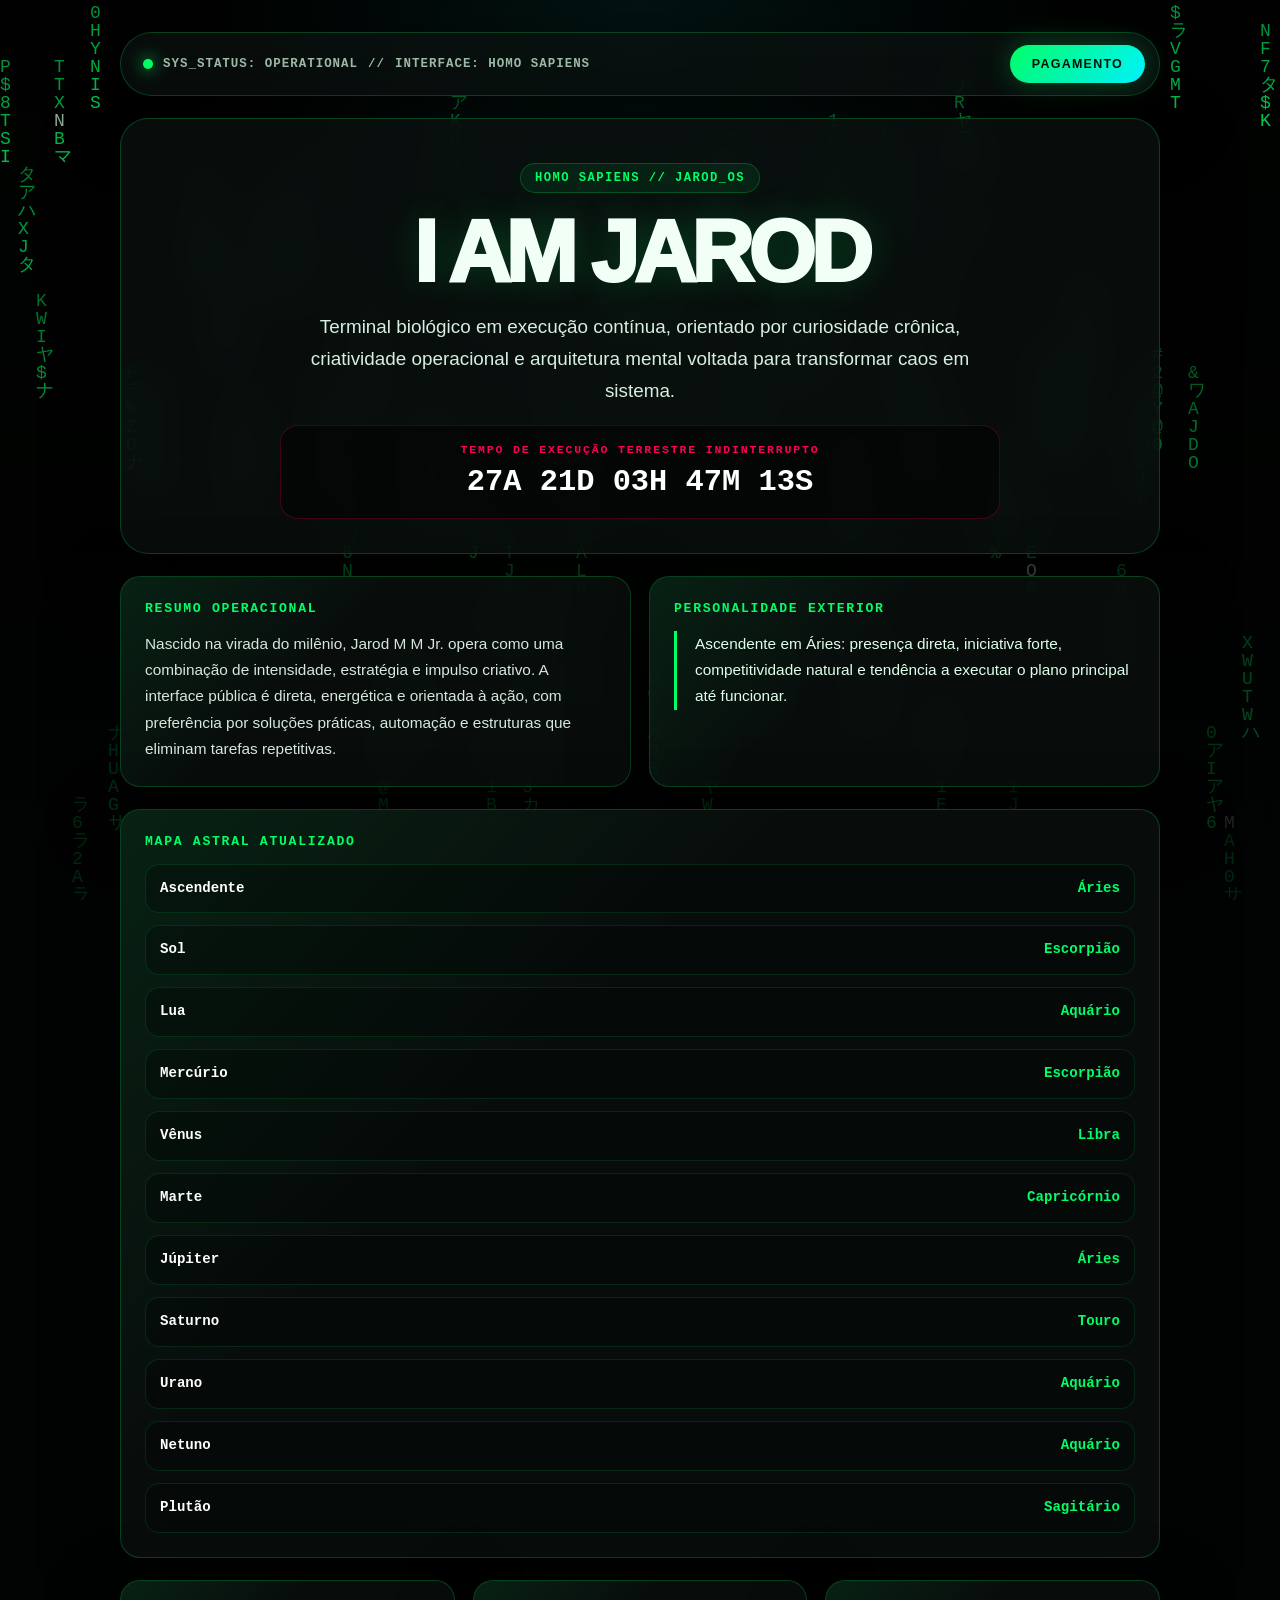
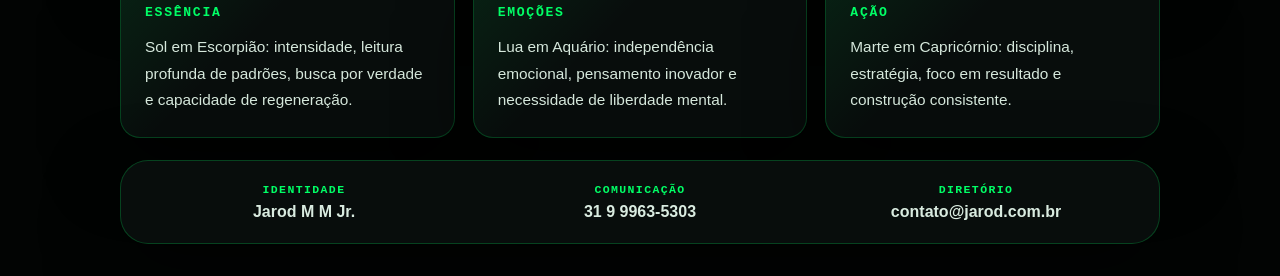
==== index.html @ c94cf57b "Add files via upload" ====
<!DOCTYPE html>
<html lang="pt-BR">
<head>
  <meta charset="UTF-8" />
  <meta name="viewport" content="width=device-width, initial-scale=1.0" />
  <title>I AM JAROD</title>
  <style>
    :root {
      --bg: #020403;
      --matrix: #00ff66;
      --matrix-soft: rgba(0, 255, 102, 0.16);
      --surface: rgba(11, 18, 16, 0.76);
      --surface-strong: rgba(15, 26, 22, 0.9);
      --outline: rgba(0, 255, 102, 0.22);
      --text: #f2fff7;
      --muted: #9db9a7;
      --accent: #00f3ff;
      --danger: #ff0055;
      --shadow: 0 24px 70px rgba(0, 0, 0, 0.55);
      --radius-xl: 28px;
      --radius-lg: 20px;
      --font-ui: Inter, Roboto, "Segoe UI", Arial, sans-serif;
      --font-mono: "JetBrains Mono", Consolas, "Courier New", monospace;
    }

    * { margin: 0; padding: 0; box-sizing: border-box; }

    html { min-height: 100%; background: var(--bg); }

    body {
      min-height: 100vh;
      background: var(--bg);
      color: var(--text);
      font-family: var(--font-ui);
      overflow-x: hidden;
    }

    #matrixCanvas {
      position: fixed;
      inset: 0;
      width: 100vw;
      height: 100vh;
      z-index: 0;
      pointer-events: none;
      background: radial-gradient(circle at center, rgba(0, 255, 102, 0.08), #020403 62%);
    }

    .overlay {
      position: fixed;
      inset: 0;
      z-index: 1;
      pointer-events: none;
      background:
        linear-gradient(180deg, rgba(2, 4, 3, 0.12), rgba(2, 4, 3, 0.86)),
        radial-gradient(circle at top, rgba(0, 243, 255, 0.08), transparent 42%);
    }

    .page {
      position: relative;
      z-index: 2;
      min-height: 100vh;
      display: flex;
      justify-content: center;
      padding: 32px 18px;
    }

    .shell {
      width: min(1040px, 100%);
      display: flex;
      flex-direction: column;
      align-items: center;
      gap: 22px;
    }

    .topbar,
    .hero,
    .card,
    .footer {
      width: 100%;
      background: var(--surface);
      border: 1px solid var(--outline);
      backdrop-filter: blur(18px);
      -webkit-backdrop-filter: blur(18px);
      box-shadow: var(--shadow);
    }

    .topbar {
      border-radius: 999px;
      padding: 12px 14px 12px 22px;
      display: flex;
      align-items: center;
      justify-content: space-between;
      gap: 14px;
    }

    .status {
      display: flex;
      align-items: center;
      gap: 10px;
      color: var(--muted);
      font: 700 0.78rem/1 var(--font-mono);
      letter-spacing: 0.08em;
      text-transform: uppercase;
    }

    .dot {
      width: 10px;
      height: 10px;
      border-radius: 999px;
      background: var(--matrix);
      box-shadow: 0 0 16px var(--matrix);
    }

    .payment-btn {
      color: #00140a;
      background: linear-gradient(135deg, var(--matrix), var(--accent));
      border: 0;
      border-radius: 999px;
      padding: 12px 22px;
      text-decoration: none;
      font-weight: 900;
      letter-spacing: 0.1em;
      font-size: 0.78rem;
      text-transform: uppercase;
      box-shadow: 0 0 28px rgba(0, 255, 102, 0.28);
      transition: transform .25s ease, filter .25s ease;
      white-space: nowrap;
    }

    .payment-btn:hover { transform: translateY(-2px); filter: brightness(1.15); }

    .hero {
      border-radius: var(--radius-xl);
      padding: 44px 28px 34px;
      text-align: center;
      display: flex;
      flex-direction: column;
      align-items: center;
      gap: 18px;
    }

    .chip {
      display: inline-flex;
      align-items: center;
      gap: 8px;
      border: 1px solid var(--outline);
      border-radius: 999px;
      padding: 8px 14px;
      color: var(--matrix);
      background: rgba(0, 255, 102, 0.07);
      font: 800 0.76rem/1 var(--font-mono);
      letter-spacing: 0.12em;
      text-transform: uppercase;
    }

    h1 {
      font-size: clamp(2.2rem, 7vw, 5.4rem);
      line-height: 0.95;
      letter-spacing: -0.06em;
      font-weight: 950;
      text-transform: uppercase;
      text-shadow: 0 0 34px rgba(0, 255, 102, 0.18);
    }

    .subtitle {
      max-width: 720px;
      color: #d6efe0;
      font-size: clamp(1rem, 2vw, 1.18rem);
      line-height: 1.7;
    }

    .runtime {
      width: min(720px, 100%);
      border-radius: 18px;
      background: rgba(0, 0, 0, 0.5);
      border: 1px solid rgba(255, 0, 85, 0.24);
      padding: 18px;
      text-align: center;
    }

    .runtime-label {
      color: var(--danger);
      font: 800 0.72rem/1 var(--font-mono);
      letter-spacing: 0.16em;
      text-transform: uppercase;
      margin-bottom: 8px;
    }

    #lifeClock {
      font: 900 clamp(1.15rem, 3vw, 1.9rem)/1.2 var(--font-mono);
      color: #fff;
    }

    .grid {
      width: 100%;
      display: grid;
      grid-template-columns: repeat(3, 1fr);
      gap: 18px;
    }

    .grid.two { grid-template-columns: repeat(2, 1fr); }

    .card {
      border-radius: var(--radius-lg);
      padding: 24px;
      position: relative;
      overflow: hidden;
    }

    .card::before {
      content: '';
      position: absolute;
      inset: 0;
      background: linear-gradient(135deg, rgba(0, 255, 102, 0.12), transparent 38%);
      pointer-events: none;
      opacity: .7;
    }

    .card > * { position: relative; z-index: 1; }

    .section-title {
      color: var(--matrix);
      font: 900 0.82rem/1.2 var(--font-mono);
      letter-spacing: 0.13em;
      text-transform: uppercase;
      margin-bottom: 14px;
    }

    .card p, .card li {
      color: #d6e8dc;
      font-size: 0.96rem;
      line-height: 1.7;
    }

    .astro-list {
      list-style: none;
      display: grid;
      gap: 12px;
    }

    .astro-item {
      display: flex;
      align-items: center;
      justify-content: space-between;
      gap: 12px;
      border-radius: 14px;
      padding: 12px 14px;
      background: rgba(0, 0, 0, 0.28);
      border: 1px solid rgba(0, 255, 102, 0.12);
      font-family: var(--font-mono);
    }

    .astro-item strong { color: #fff; font-size: .88rem; }
    .astro-item span { color: var(--matrix); font-weight: 800; font-size: .88rem; text-align: right; }

    .quote {
      padding-left: 18px;
      border-left: 3px solid var(--matrix);
      color: #dfffea !important;
    }

    .footer {
      border-radius: var(--radius-xl);
      padding: 22px;
      display: grid;
      grid-template-columns: repeat(3, 1fr);
      gap: 14px;
      text-align: center;
    }

    .footer span {
      display: block;
      color: var(--matrix);
      font: 900 .72rem/1.2 var(--font-mono);
      letter-spacing: .12em;
      text-transform: uppercase;
      margin-bottom: 6px;
    }

    .footer div { color: #d9ebe0; font-weight: 650; }

    @media (max-width: 860px) {
      .grid, .grid.two, .footer { grid-template-columns: 1fr; }
      .topbar { border-radius: 22px; flex-direction: column; align-items: stretch; text-align: center; }
      .status { justify-content: center; flex-wrap: wrap; }
      .payment-btn { text-align: center; }
    }
  </style>
</head>
<body>
  <canvas id="matrixCanvas"></canvas>
  <div class="overlay"></div>

  <div class="page">
    <div class="shell">
      <header class="topbar">
        <div class="status">
          <span class="dot"></span>
          <span>SYS_STATUS: OPERATIONAL</span>
          <span>//</span>
          <span>INTERFACE: HOMO SAPIENS</span>
        </div>
        <a href="https://jarod.com.br/pay" class="payment-btn">PAGAMENTO</a>
      </header>

      <main class="hero">
        <div class="chip">Homo sapiens // Jarod_OS</div>
        <h1>I AM JAROD</h1>
        <p class="subtitle">
          Terminal biológico em execução contínua, orientado por curiosidade crônica, criatividade operacional e arquitetura mental voltada para transformar caos em sistema.
        </p>
        <div class="runtime">
          <div class="runtime-label">Tempo de execução terrestre indinterrupto</div>
          <div id="lifeClock">Calculando runtime...</div>
        </div>
      </main>

      <section class="grid two">
        <article class="card">
          <div class="section-title">Resumo operacional</div>
          <p>
            Nascido na virada do milênio, Jarod M M Jr. opera como uma combinação de intensidade, estratégia e impulso criativo. A interface pública é direta, energética e orientada à ação, com preferência por soluções práticas, automação e estruturas que eliminam tarefas repetitivas.
          </p>
        </article>

        <article class="card">
          <div class="section-title">Personalidade exterior</div>
          <p class="quote">
            Ascendente em Áries: presença direta, iniciativa forte, competitividade natural e tendência a executar o plano principal até funcionar.
          </p>
        </article>
      </section>

      <section class="card">
        <div class="section-title">Mapa astral atualizado</div>
        <ul class="astro-list">
          <li class="astro-item"><strong>Ascendente</strong><span>Áries</span></li>
          <li class="astro-item"><strong>Sol</strong><span>Escorpião</span></li>
          <li class="astro-item"><strong>Lua</strong><span>Aquário</span></li>
          <li class="astro-item"><strong>Mercúrio</strong><span>Escorpião</span></li>
          <li class="astro-item"><strong>Vênus</strong><span>Libra</span></li>
          <li class="astro-item"><strong>Marte</strong><span>Capricórnio</span></li>
          <li class="astro-item"><strong>Júpiter</strong><span>Áries</span></li>
          <li class="astro-item"><strong>Saturno</strong><span>Touro</span></li>
          <li class="astro-item"><strong>Urano</strong><span>Aquário</span></li>
          <li class="astro-item"><strong>Netuno</strong><span>Aquário</span></li>
          <li class="astro-item"><strong>Plutão</strong><span>Sagitário</span></li>
        </ul>
      </section>

      <section class="grid">
        <article class="card">
          <div class="section-title">Essência</div>
          <p>Sol em Escorpião: intensidade, leitura profunda de padrões, busca por verdade e capacidade de regeneração.</p>
        </article>
        <article class="card">
          <div class="section-title">Emoções</div>
          <p>Lua em Aquário: independência emocional, pensamento inovador e necessidade de liberdade mental.</p>
        </article>
        <article class="card">
          <div class="section-title">Ação</div>
          <p>Marte em Capricórnio: disciplina, estratégia, foco em resultado e construção consistente.</p>
        </article>
      </section>

      <footer class="footer">
        <div><span>Identidade</span>Jarod M M Jr.</div>
        <div><span>Comunicação</span>31 9 9963-5303</div>
        <div><span>Diretório</span>contato@jarod.com.br</div>
      </footer>
    </div>
  </div>

  <script>
    const canvas = document.getElementById('matrixCanvas');
    const ctx = canvas.getContext('2d');
    const chars = 'アカサタナハマヤラワ0123456789ABCDEFGHIJKLMNOPQRSTUVWXYZ$#@%&';
    let fontSize = 18;
    let columns = 0;
    let drops = [];

    function resizeMatrix() {
      canvas.width = window.innerWidth;
      canvas.height = window.innerHeight;
      fontSize = window.innerWidth < 600 ? 14 : 18;
      columns = Math.floor(canvas.width / fontSize);
      drops = Array.from({ length: columns }, () => Math.floor(Math.random() * canvas.height / fontSize));
    }

    function drawMatrix() {
      ctx.fillStyle = 'rgba(2, 4, 3, 0.08)';
      ctx.fillRect(0, 0, canvas.width, canvas.height);
      ctx.font = fontSize + 'px monospace';

      for (let i = 0; i < drops.length; i++) {
        const text = chars.charAt(Math.floor(Math.random() * chars.length));
        const x = i * fontSize;
        const y = drops[i] * fontSize;

        ctx.fillStyle = Math.random() > 0.965 ? '#d8ffe5' : '#00ff66';
        ctx.fillText(text, x, y);

        if (y > canvas.height && Math.random() > 0.975) drops[i] = 0;
        drops[i]++;
      }
    }

    resizeMatrix();
    setInterval(drawMatrix, 42);
    window.addEventListener('resize', resizeMatrix);

    function updateLifeClock() {
      const birthDate = new Date('1999-11-15T00:00:00');
      const now = new Date();
      const difference = now - birthDate;

      const seconds = Math.floor(difference / 1000);
      const minutes = Math.floor(seconds / 60);
      const hours = Math.floor(minutes / 60);
      const days = Math.floor(hours / 24);

      const displayYears = Math.floor(days / 365.25);
      const displayDays = Math.floor(days % 365.25);
      const displayHours = hours % 24;
      const displayMinutes = minutes % 60;
      const displaySeconds = seconds % 60;

      document.getElementById('lifeClock').innerText =
        `${displayYears}A ${displayDays}D ${String(displayHours).padStart(2, '0')}H ${String(displayMinutes).padStart(2, '0')}M ${String(displaySeconds).padStart(2, '0')}S`;
    }

    setInterval(updateLifeClock, 1000);
    updateLifeClock();
  </script>
</body>
</html>
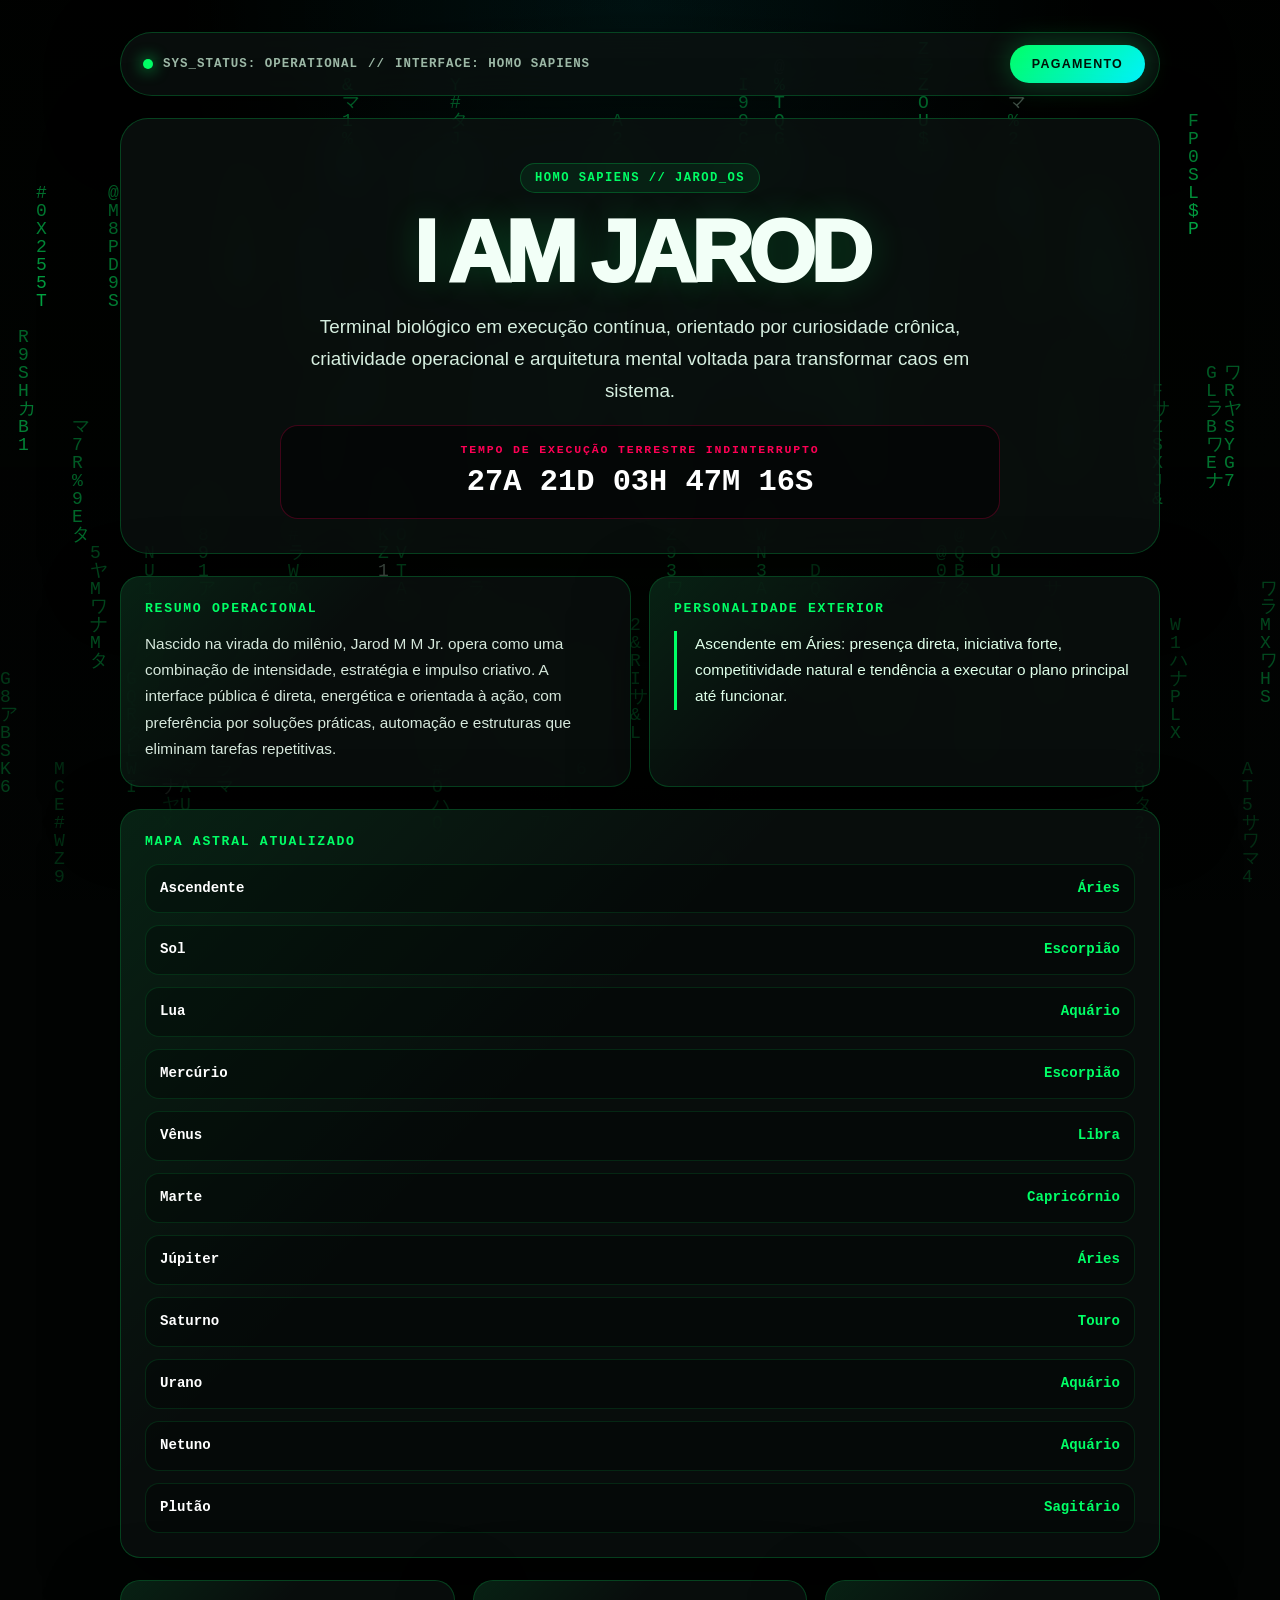
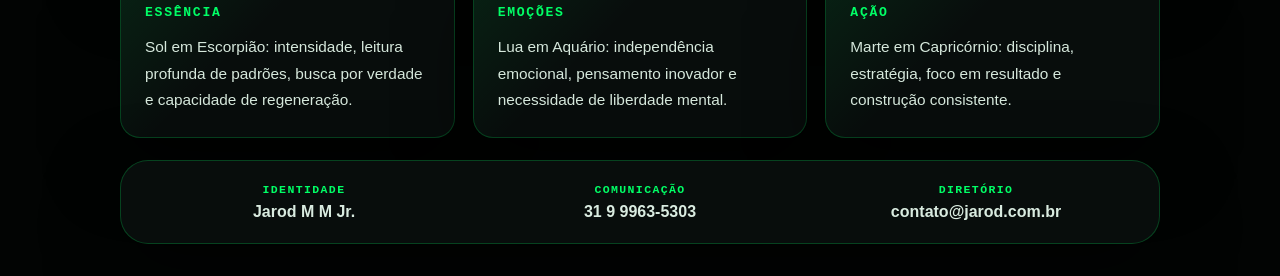
==== commit f76ba88f: "Update index.html" ====
--- a/index.html
+++ b/index.html
@@ -300,7 +300,7 @@
           <span>//</span>
           <span>INTERFACE: HOMO SAPIENS</span>
         </div>
-        <a href="https://jarod.com.br/pay" class="payment-btn">PAGAMENTO</a>
+        <a href="#pay" class="payment-btn">PAGAMENTO</a>
       </header>
 
       <main class="hero">
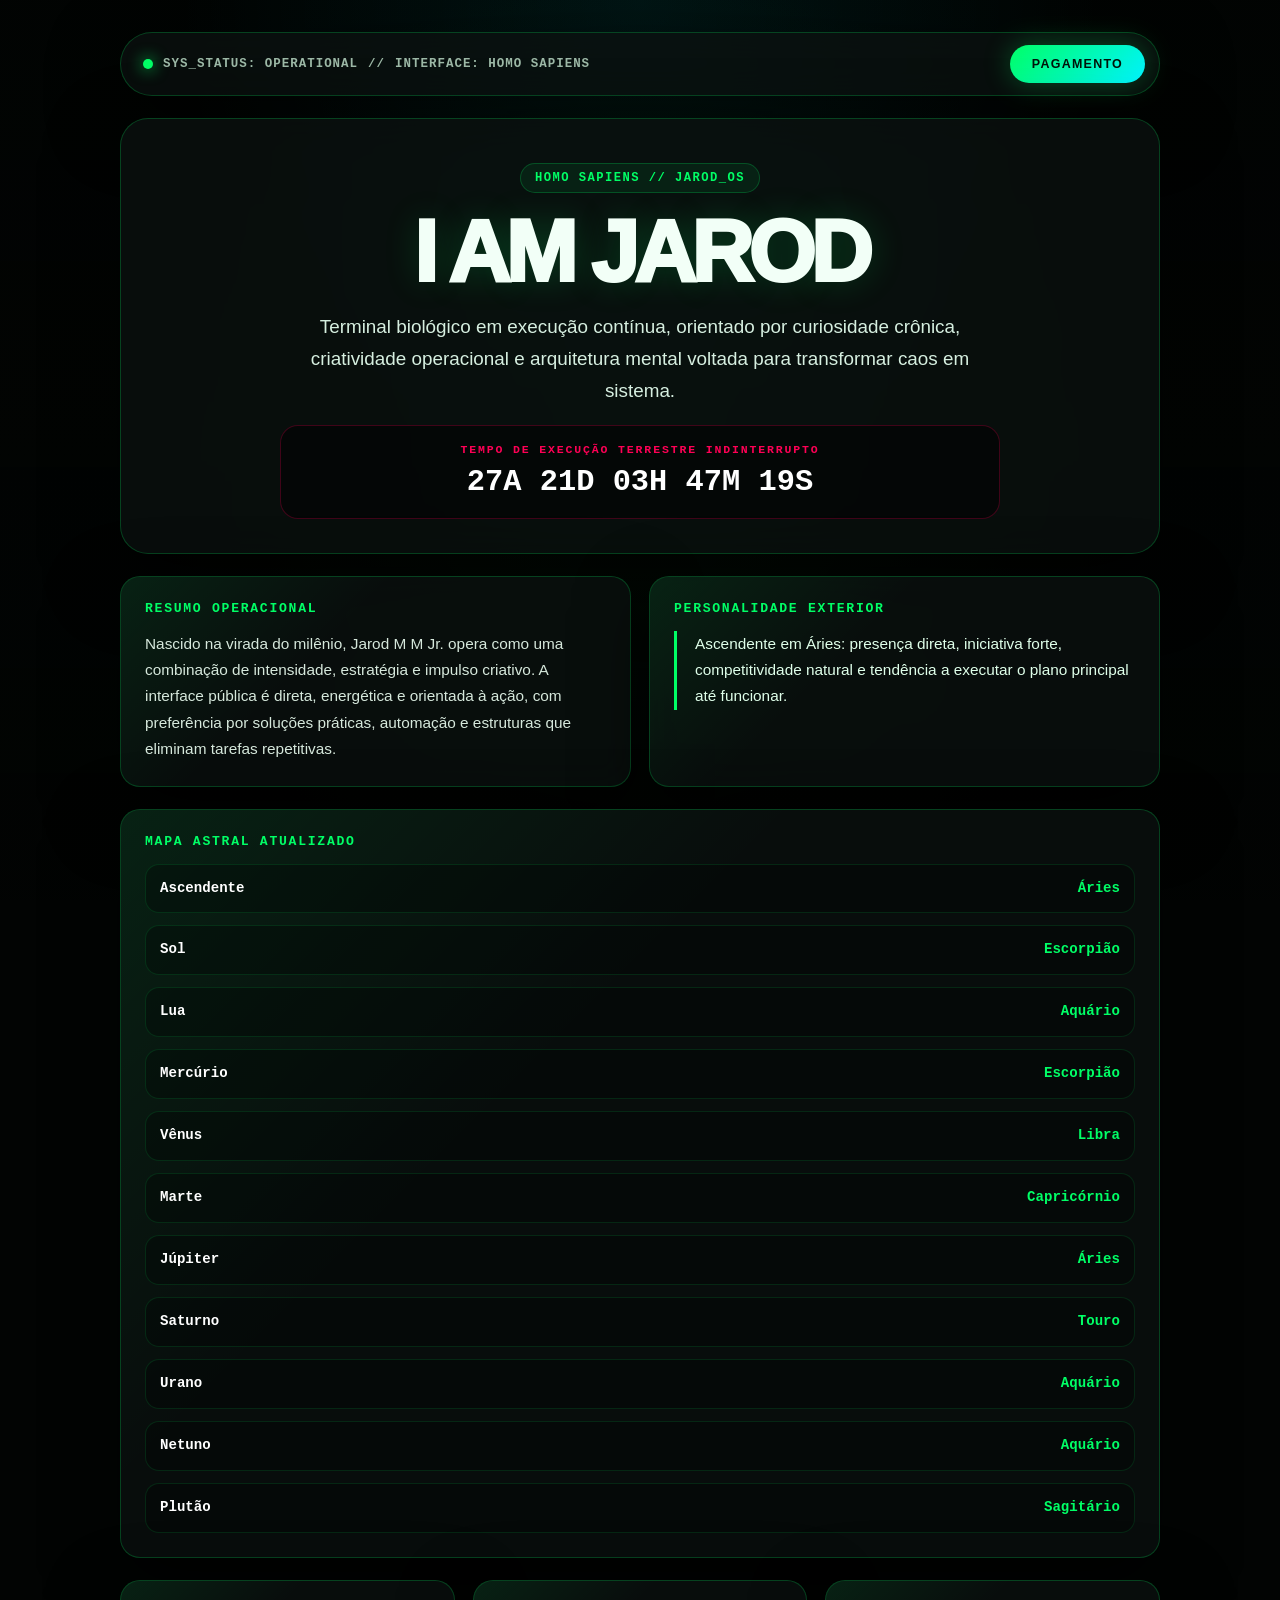
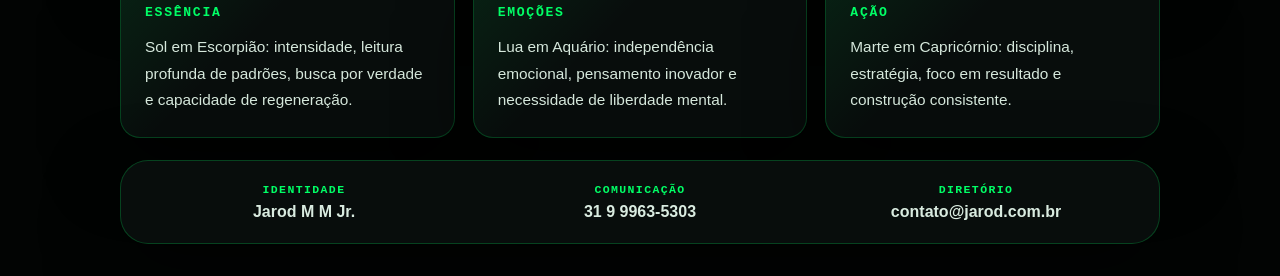
==== commit 320ff24b: "Update index.html" ====
--- a/index.html
+++ b/index.html
@@ -300,7 +300,7 @@
           <span>//</span>
           <span>INTERFACE: HOMO SAPIENS</span>
         </div>
-        <a href="#pay" class="payment-btn">PAGAMENTO</a>
+        <a href="/pay" class="payment-btn">PAGAMENTO</a>
       </header>
 
       <main class="hero">
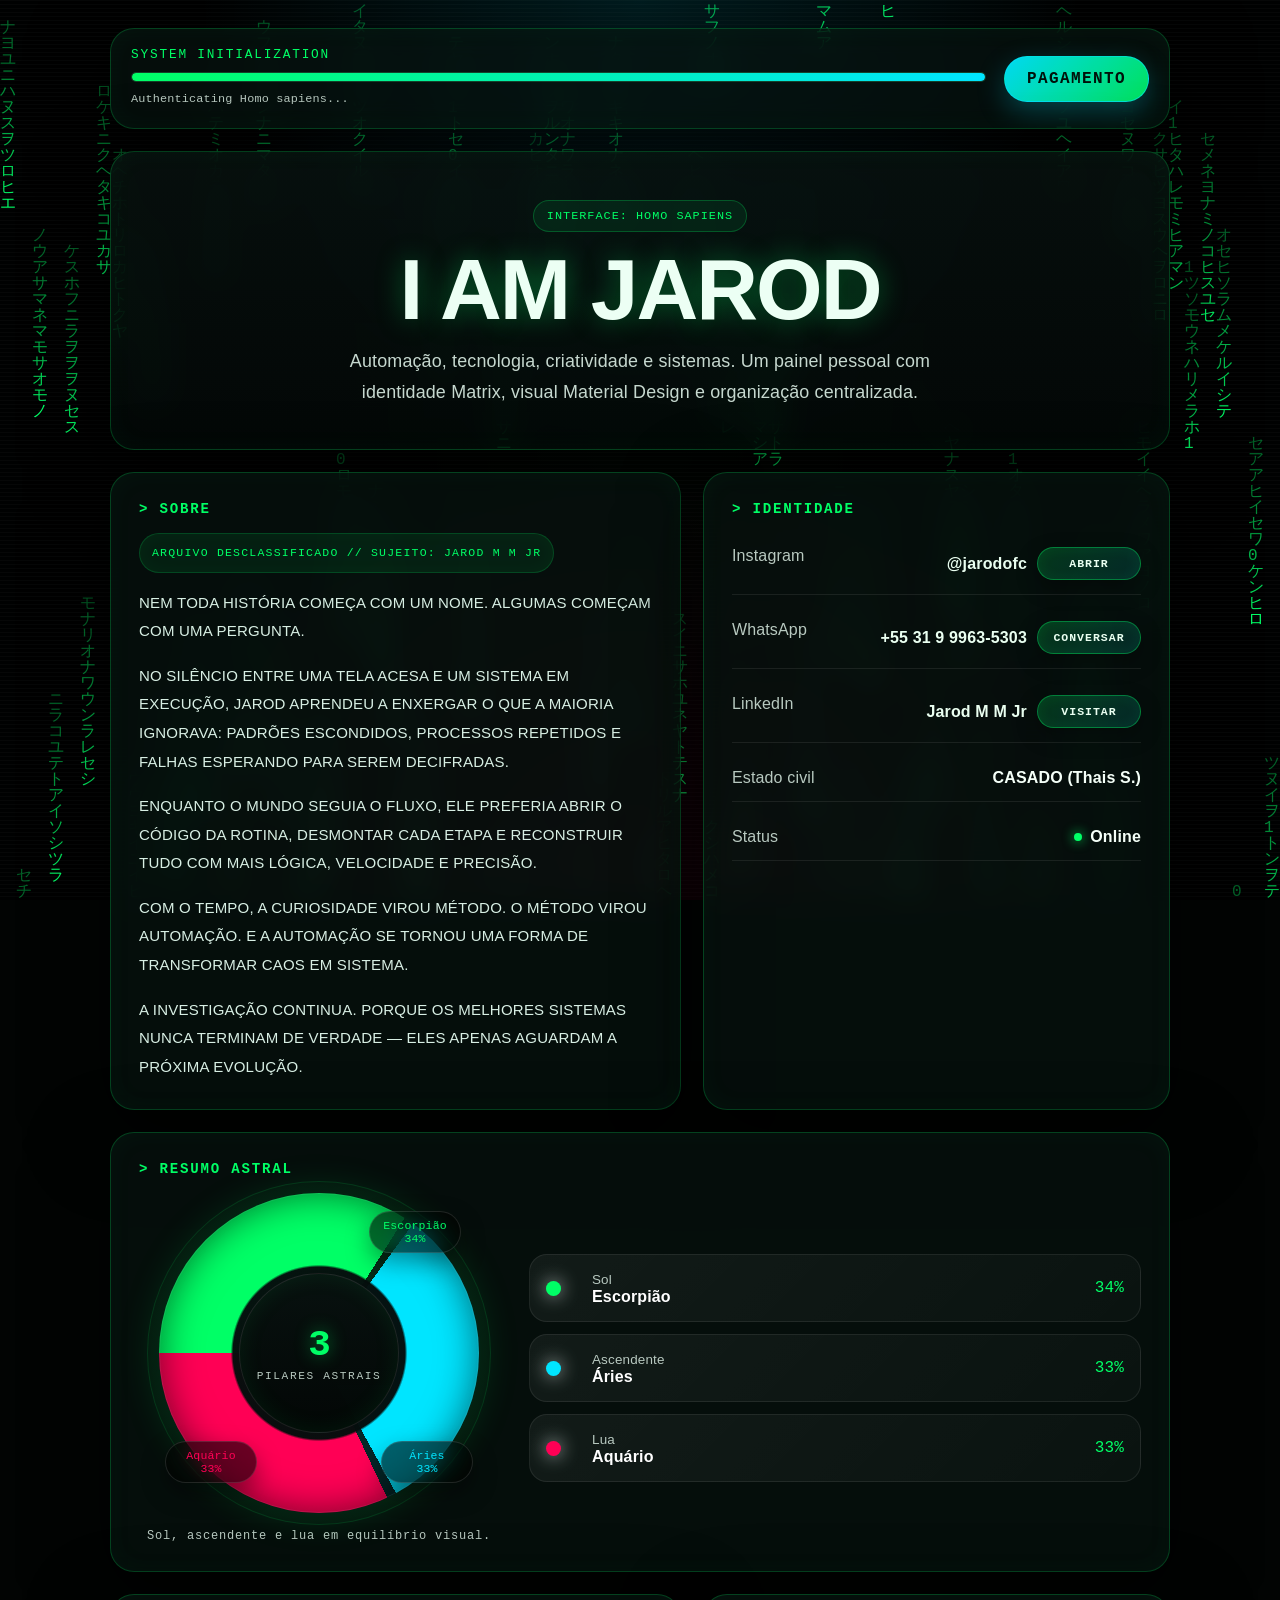
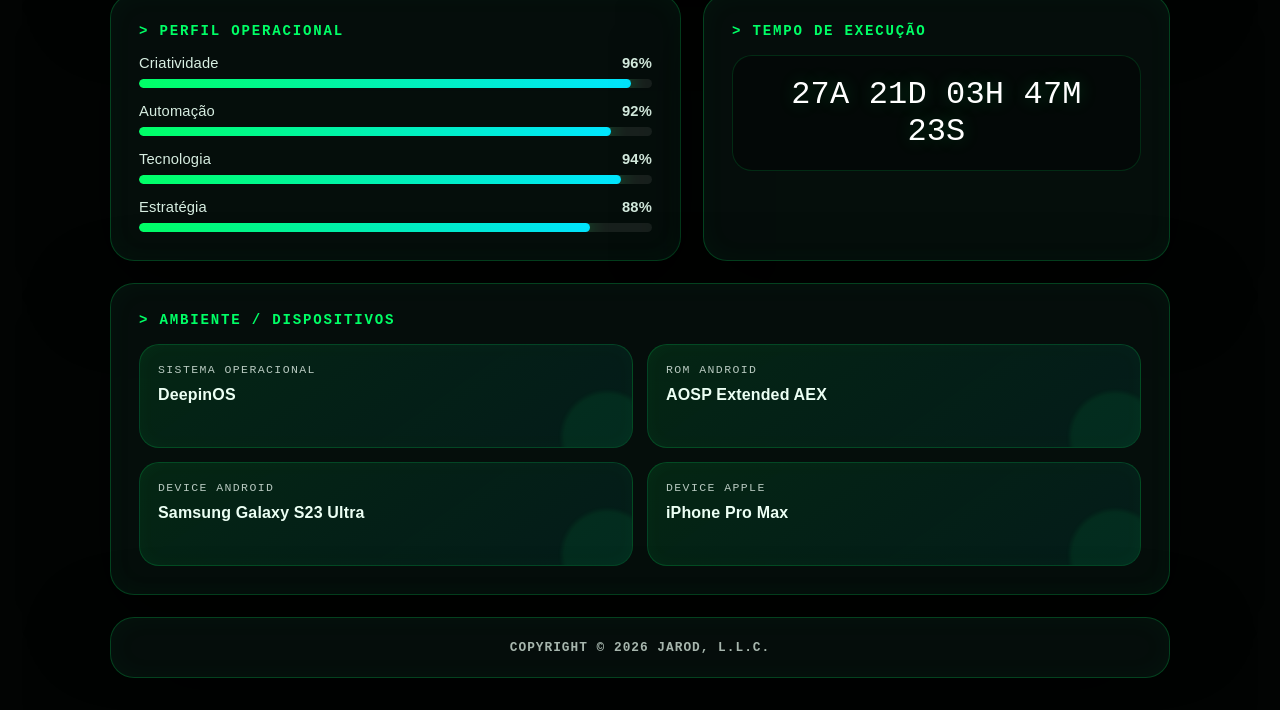
==== commit f2397c4a: "Update index.html" ====
--- a/index.html
+++ b/index.html
@@ -3,434 +3,803 @@
 <head>
   <meta charset="UTF-8" />
   <meta name="viewport" content="width=device-width, initial-scale=1.0" />
-  <title>I AM JAROD</title>
+  <title>I Am Jarod</title>
   <style>
     :root {
       --bg: #020403;
       --matrix: #00ff66;
       --matrix-soft: rgba(0, 255, 102, 0.16);
-      --surface: rgba(11, 18, 16, 0.76);
-      --surface-strong: rgba(15, 26, 22, 0.9);
-      --outline: rgba(0, 255, 102, 0.22);
-      --text: #f2fff7;
-      --muted: #9db9a7;
-      --accent: #00f3ff;
-      --danger: #ff0055;
-      --shadow: 0 24px 70px rgba(0, 0, 0, 0.55);
-      --radius-xl: 28px;
-      --radius-lg: 20px;
-      --font-ui: Inter, Roboto, "Segoe UI", Arial, sans-serif;
-      --font-mono: "JetBrains Mono", Consolas, "Courier New", monospace;
+      --cyan: #00e5ff;
+      --magenta: #ff0055;
+      --glass: rgba(8, 18, 16, 0.72);
+      --glass-strong: rgba(5, 14, 13, 0.88);
+      --border: rgba(0, 255, 102, 0.22);
+      --text: #ecfff4;
+      --muted: #b8c9c0;
+      --shadow: 0 24px 80px rgba(0, 0, 0, 0.65);
+      --radius: 24px;
+      --mono: 'Consolas', 'JetBrains Mono', 'Courier New', monospace;
+      --sans: 'Segoe UI', Roboto, Arial, sans-serif;
     }
 
     * { margin: 0; padding: 0; box-sizing: border-box; }
 
-    html { min-height: 100%; background: var(--bg); }
+    html { scroll-behavior: smooth; }
 
     body {
       min-height: 100vh;
       background: var(--bg);
       color: var(--text);
-      font-family: var(--font-ui);
+      font-family: var(--sans);
+      font-size: 16px;
+      letter-spacing: 0.01em;
       overflow-x: hidden;
     }
 
     #matrixCanvas {
       position: fixed;
       inset: 0;
-      width: 100vw;
-      height: 100vh;
+      width: 100%;
+      height: 100%;
       z-index: 0;
-      pointer-events: none;
-      background: radial-gradient(circle at center, rgba(0, 255, 102, 0.08), #020403 62%);
-    }
-
-    .overlay {
+      background: radial-gradient(circle at center, rgba(0, 255, 102, 0.08), transparent 42%), #020403;
+    }
+
+    .screen-overlay {
       position: fixed;
       inset: 0;
       z-index: 1;
       pointer-events: none;
       background:
-        linear-gradient(180deg, rgba(2, 4, 3, 0.12), rgba(2, 4, 3, 0.86)),
-        radial-gradient(circle at top, rgba(0, 243, 255, 0.08), transparent 42%);
+        linear-gradient(rgba(255,255,255,0.025) 1px, transparent 1px),
+        radial-gradient(circle at top, rgba(0, 229, 255, 0.12), transparent 40%),
+        radial-gradient(circle at bottom, rgba(255, 0, 85, 0.08), transparent 45%);
+      background-size: 100% 4px, auto, auto;
+      mix-blend-mode: screen;
     }
 
     .page {
       position: relative;
       z-index: 2;
-      min-height: 100vh;
-      display: flex;
-      justify-content: center;
-      padding: 32px 18px;
-    }
-
-    .shell {
-      width: min(1040px, 100%);
+      width: min(1060px, calc(100% - 32px));
+      margin: 0 auto;
+      padding: 28px 0 32px;
       display: flex;
       flex-direction: column;
       align-items: center;
       gap: 22px;
     }
 
-    .topbar,
+    .system-bar,
     .hero,
     .card,
     .footer {
       width: 100%;
-      background: var(--surface);
-      border: 1px solid var(--outline);
-      backdrop-filter: blur(18px);
-      -webkit-backdrop-filter: blur(18px);
-      box-shadow: var(--shadow);
-    }
-
-    .topbar {
+      background: var(--glass);
+      border: 1px solid var(--border);
+      border-radius: var(--radius);
+      box-shadow: var(--shadow), inset 0 0 28px rgba(0, 255, 102, 0.035);
+      backdrop-filter: blur(16px);
+      -webkit-backdrop-filter: blur(16px);
+    }
+
+    .system-bar {
+      padding: 18px 20px;
+      display: grid;
+      grid-template-columns: 1fr auto;
+      gap: 18px;
+      align-items: center;
+      overflow: hidden;
+    }
+
+    .system-title {
+      font-family: var(--mono);
+      color: var(--matrix);
+      font-size: 0.8rem;
+      letter-spacing: 1.8px;
+      text-transform: uppercase;
+      margin-bottom: 10px;
+    }
+
+    .loader-track {
+      width: 100%;
+      height: 10px;
+      background: rgba(255, 255, 255, 0.08);
       border-radius: 999px;
-      padding: 12px 14px 12px 22px;
-      display: flex;
-      align-items: center;
-      justify-content: space-between;
-      gap: 14px;
-    }
-
-    .status {
-      display: flex;
-      align-items: center;
-      gap: 10px;
+      overflow: hidden;
+      border: 1px solid rgba(0, 255, 102, 0.14);
+    }
+
+    .loader-fill {
+      height: 100%;
+      width: 0%;
+      border-radius: inherit;
+      background: linear-gradient(90deg, var(--matrix), var(--cyan));
+      box-shadow: 0 0 18px var(--matrix);
+      animation: bootLoad 3.2s ease forwards;
+    }
+
+    .boot-lines {
+      font-family: var(--mono);
+      font-size: 0.74rem;
       color: var(--muted);
-      font: 700 0.78rem/1 var(--font-mono);
-      letter-spacing: 0.08em;
-      text-transform: uppercase;
-    }
-
-    .dot {
-      width: 10px;
-      height: 10px;
-      border-radius: 999px;
-      background: var(--matrix);
-      box-shadow: 0 0 16px var(--matrix);
-    }
-
-    .payment-btn {
-      color: #00140a;
-      background: linear-gradient(135deg, var(--matrix), var(--accent));
-      border: 0;
-      border-radius: 999px;
-      padding: 12px 22px;
+      margin-top: 10px;
+      min-height: 18px;
+    }
+
+    .pay-btn {
+      border: 1px solid rgba(0, 229, 255, 0.6);
+      background: linear-gradient(135deg, rgba(0,229,255,0.95), rgba(0,255,102,0.88));
+      color: #00120a;
       text-decoration: none;
       font-weight: 900;
-      letter-spacing: 0.1em;
-      font-size: 0.78rem;
-      text-transform: uppercase;
-      box-shadow: 0 0 28px rgba(0, 255, 102, 0.28);
-      transition: transform .25s ease, filter .25s ease;
+      letter-spacing: 1.4px;
+      padding: 13px 22px;
+      border-radius: 999px;
+      box-shadow: 0 10px 28px rgba(0, 229, 255, 0.25);
+      transition: 0.25s ease;
+      font-family: var(--mono);
       white-space: nowrap;
     }
 
-    .payment-btn:hover { transform: translateY(-2px); filter: brightness(1.15); }
+    .pay-btn:hover { transform: translateY(-2px); filter: brightness(1.12); }
 
     .hero {
-      border-radius: var(--radius-xl);
-      padding: 44px 28px 34px;
+      padding: 48px 24px 42px;
       text-align: center;
-      display: flex;
-      flex-direction: column;
-      align-items: center;
-      gap: 18px;
+      background: linear-gradient(180deg, rgba(8, 18, 16, 0.8), rgba(4, 10, 9, 0.72));
     }
 
     .chip {
       display: inline-flex;
       align-items: center;
       gap: 8px;
-      border: 1px solid var(--outline);
+      border: 1px solid rgba(0, 255, 102, 0.24);
+      background: rgba(0, 255, 102, 0.08);
+      color: var(--matrix);
+      font-family: var(--mono);
+      padding: 8px 13px;
       border-radius: 999px;
-      padding: 8px 14px;
-      color: var(--matrix);
-      background: rgba(0, 255, 102, 0.07);
-      font: 800 0.76rem/1 var(--font-mono);
-      letter-spacing: 0.12em;
+      font-size: 0.74rem;
+      letter-spacing: 1px;
       text-transform: uppercase;
-    }
-
-    h1 {
-      font-size: clamp(2.2rem, 7vw, 5.4rem);
-      line-height: 0.95;
-      letter-spacing: -0.06em;
-      font-weight: 950;
-      text-transform: uppercase;
-      text-shadow: 0 0 34px rgba(0, 255, 102, 0.18);
-    }
-
-    .subtitle {
-      max-width: 720px;
-      color: #d6efe0;
-      font-size: clamp(1rem, 2vw, 1.18rem);
+      margin-bottom: 18px;
+    }
+
+    .hero h1 {
+      font-size: clamp(2.9rem, 7vw, 5.35rem);
+      line-height: 0.94;
+      letter-spacing: -2px;
+      text-shadow: 0 0 28px rgba(0, 255, 102, 0.35);
+      margin-bottom: 16px;
+    }
+
+    .hero p {
+      color: #c6d8cf;
+      font-size: clamp(0.98rem, 1.7vw, 1.12rem);
+      max-width: 640px;
+      margin: 0 auto;
       line-height: 1.7;
-    }
-
-    .runtime {
-      width: min(720px, 100%);
-      border-radius: 18px;
-      background: rgba(0, 0, 0, 0.5);
-      border: 1px solid rgba(255, 0, 85, 0.24);
-      padding: 18px;
-      text-align: center;
-    }
-
-    .runtime-label {
-      color: var(--danger);
-      font: 800 0.72rem/1 var(--font-mono);
-      letter-spacing: 0.16em;
-      text-transform: uppercase;
-      margin-bottom: 8px;
-    }
-
-    #lifeClock {
-      font: 900 clamp(1.15rem, 3vw, 1.9rem)/1.2 var(--font-mono);
-      color: #fff;
     }
 
     .grid {
       width: 100%;
       display: grid;
-      grid-template-columns: repeat(3, 1fr);
-      gap: 18px;
-    }
-
-    .grid.two { grid-template-columns: repeat(2, 1fr); }
-
-    .card {
-      border-radius: var(--radius-lg);
-      padding: 24px;
+      grid-template-columns: 1.1fr 0.9fr;
+      gap: 22px;
+      align-items: stretch;
+    }
+
+    .card { padding: 28px; }
+
+    .card, .hero, .system-bar, .footer {
+      color: var(--text);
+    }
+
+    .card h2 {
+      font-family: var(--mono);
+      color: var(--matrix);
+      font-size: 0.88rem;
+      letter-spacing: 1.8px;
+      text-transform: uppercase;
+      margin-bottom: 16px;
+    }
+
+    .about-text {
+      color: #dcefe6;
+      line-height: 1.85;
+      font-size: 0.98rem;
+      font-weight: 500;
+      letter-spacing: 0.2px;
+    }
+
+    .scripted-story {
+      display: grid;
+      gap: 16px;
+      text-align: left;
+    }
+
+    .scripted-story p {
+      margin: 0;
+      color: #d8efe4;
+      line-height: 1.9;
+      font-size: clamp(0.94rem, 1.1vw, 1.04rem);
+    }
+
+    .story-kicker {
+      display: inline-flex;
+      width: fit-content;
+      color: var(--matrix);
+      background: rgba(0, 255, 102, 0.08);
+      border: 1px solid rgba(0, 255, 102, 0.18);
+      border-radius: 999px;
+      padding: 8px 12px;
+      font-family: var(--mono);
+      font-size: 0.72rem;
+      letter-spacing: 1.2px;
+      text-transform: uppercase;
+      box-shadow: inset 0 0 18px rgba(0, 255, 102, 0.04);
+    }
+
+    .profile-list {
+      display: grid;
+      gap: 12px;
+    }
+
+    .profile-item {
+      display: flex;
+      justify-content: space-between;
+      gap: 16px;
+      padding: 14px 0;
+      border-bottom: 1px solid rgba(255,255,255,0.08);
+      color: var(--muted);
+    }
+
+    .profile-item strong { color: #f4fff8; text-align: right; font-weight: 800; }
+
+    .astro-layout {
+      display: grid;
+      grid-template-columns: minmax(260px, 360px) 1fr;
+      gap: 30px;
+      align-items: center;
+    }
+
+    .astro-visual {
+      display: grid;
+      place-items: center;
+      gap: 16px;
+    }
+
+    .pie-wrap {
+      --a: 34%;
+      --b: 67%;
+      width: min(320px, 78vw);
+      aspect-ratio: 1;
+      border-radius: 50%;
+      background:
+        radial-gradient(circle, rgba(5,14,13,0.98) 0 38%, transparent 39%),
+        conic-gradient(
+          from -90deg,
+          var(--matrix) 0 var(--a),
+          rgba(0, 255, 102, 0.12) var(--a) calc(var(--a) + 1%),
+          var(--cyan) calc(var(--a) + 1%) var(--b),
+          rgba(0, 229, 255, 0.12) var(--b) calc(var(--b) + 1%),
+          var(--magenta) calc(var(--b) + 1%) 100%
+        );
+      display: grid;
+      place-items: center;
+      margin: 0 auto;
+      box-shadow:
+        0 0 42px rgba(0, 255, 102, 0.18),
+        inset 0 0 0 1px rgba(255,255,255,0.08),
+        inset 0 0 38px rgba(0,0,0,0.55);
+      position: relative;
+      animation: chartEntry 1.1s ease both;
+      isolation: isolate;
+    }
+
+    .pie-wrap::before {
+      content: '';
+      position: absolute;
+      inset: -12px;
+      border-radius: 50%;
+      border: 1px solid rgba(0, 255, 102, 0.12);
+      background: radial-gradient(circle, transparent 62%, rgba(0,255,102,0.08));
+      z-index: -1;
+    }
+
+    .pie-wrap::after {
+      content: '';
+      position: absolute;
+      inset: 25%;
+      border-radius: 50%;
+      background: linear-gradient(180deg, rgba(8, 18, 16, 0.96), rgba(3, 7, 6, 0.94));
+      border: 1px solid rgba(255,255,255,0.1);
+      box-shadow: inset 0 0 24px rgba(0,255,102,0.08);
+    }
+
+    .pie-center {
+      position: relative;
+      z-index: 1;
+      text-align: center;
+      font-family: var(--mono);
+      color: #fff;
+      display: grid;
+      gap: 4px;
+    }
+
+    .pie-center strong {
+      font-size: clamp(1.5rem, 5vw, 2.35rem);
+      letter-spacing: -1px;
+      color: var(--matrix);
+      text-shadow: 0 0 18px rgba(0,255,102,0.45);
+    }
+
+    .pie-center span {
+      font-size: 0.7rem;
+      color: var(--muted);
+      letter-spacing: 1.6px;
+      text-transform: uppercase;
+    }
+
+    .chart-label {
+      position: absolute;
+      z-index: 2;
+      min-width: 92px;
+      padding: 7px 10px;
+      border-radius: 999px;
+      background: rgba(0,0,0,0.58);
+      border: 1px solid rgba(255,255,255,0.12);
+      backdrop-filter: blur(12px);
+      -webkit-backdrop-filter: blur(12px);
+      color: #fff;
+      font-family: var(--mono);
+      font-size: 0.72rem;
+      text-align: center;
+      box-shadow: 0 10px 24px rgba(0,0,0,0.35);
+    }
+
+    .chart-label.sun-label { top: 18px; right: 18px; color: var(--matrix); }
+    .chart-label.asc-label { bottom: 30px; right: 6px; color: var(--cyan); }
+    .chart-label.moon-label { bottom: 30px; left: 6px; color: var(--magenta); }
+
+    .chart-caption {
+      font-family: var(--mono);
+      font-size: 0.75rem;
+      color: var(--muted);
+      text-align: center;
+      letter-spacing: 0.8px;
+    }
+
+    .astro-list {
+      display: grid;
+      gap: 12px;
+    }
+
+    .astro-item {
+      display: grid;
+      grid-template-columns: 34px 1fr auto;
+      gap: 12px;
+      align-items: center;
+      padding: 15px 16px;
+      border: 1px solid rgba(255,255,255,0.08);
+      border-radius: 18px;
+      background: linear-gradient(135deg, rgba(255,255,255,0.055), rgba(255,255,255,0.022));
+      transition: transform .22s ease, border-color .22s ease, background .22s ease;
+    }
+
+    .astro-item:hover {
+      transform: translateY(-2px);
+      border-color: rgba(0,255,102,0.24);
+      background: rgba(0,255,102,0.045);
+    }
+
+    .dot {
+      width: 15px;
+      height: 15px;
+      border-radius: 50%;
+      box-shadow: 0 0 18px currentColor;
+    }
+
+    .sun { color: var(--matrix); background: var(--matrix); }
+    .asc { color: var(--cyan); background: var(--cyan); }
+    .moon { color: var(--magenta); background: var(--magenta); }
+
+    .astro-item span { color: var(--muted); font-size: 0.84rem; }
+    .astro-item strong { color: #fff; }
+    .astro-item em { color: var(--matrix); font-style: normal; font-family: var(--mono); }
+
+    .skills {
+      display: grid;
+      gap: 15px;
+    }
+
+    .skill-row {
+      display: grid;
+      gap: 8px;
+    }
+
+    .skill-head {
+      display: flex;
+      justify-content: space-between;
+      color: #d7eee1;
+      font-size: 0.92rem;
+    }
+
+    .skill-bar {
+      height: 9px;
+      border-radius: 999px;
+      background: rgba(255,255,255,0.08);
+      overflow: hidden;
+    }
+
+    .skill-bar i {
+      display: block;
+      height: 100%;
+      width: var(--w);
+      background: linear-gradient(90deg, var(--matrix), var(--cyan));
+      border-radius: inherit;
+      box-shadow: 0 0 18px rgba(0,255,102,0.5);
+    }
+
+    .clock {
+      font-family: var(--mono);
+      text-align: center;
+      font-size: clamp(1.25rem, 3.2vw, 2rem);
+      color: #fff;
+      padding: 20px;
+      border-radius: 20px;
+      background: rgba(0,0,0,0.35);
+      border: 1px solid rgba(0,255,102,0.14);
+      text-shadow: 0 0 18px rgba(0,255,102,0.24);
+    }
+
+    .identity-link {
+      color: #eafff1;
+      text-decoration: none;
+      font-weight: 800;
+      transition: color 0.25s ease, text-shadow 0.25s ease;
+    }
+
+    .identity-link:hover {
+      color: var(--matrix);
+      text-shadow: 0 0 12px rgba(0,255,102,0.5);
+    }
+
+
+    .network-action {
+      display: inline-flex;
+      align-items: center;
+      justify-content: center;
+      min-width: 104px;
+      padding: 9px 14px;
+      border-radius: 999px;
+      border: 1px solid rgba(0, 255, 102, 0.38);
+      background: linear-gradient(135deg, rgba(0,255,102,0.18), rgba(0,229,255,0.12));
+      color: #eafff1;
+      text-decoration: none;
+      font-family: var(--mono);
+      font-size: 0.72rem;
+      font-weight: 900;
+      letter-spacing: 1px;
+      text-transform: uppercase;
+      box-shadow: inset 0 0 14px rgba(0,255,102,0.08), 0 8px 22px rgba(0,0,0,0.28);
+      transition: transform 0.25s ease, border-color 0.25s ease, box-shadow 0.25s ease, background 0.25s ease;
+    }
+
+    .network-action:hover {
+      transform: translateY(-2px);
+      border-color: var(--matrix);
+      background: linear-gradient(135deg, rgba(0,255,102,0.32), rgba(0,229,255,0.2));
+      box-shadow: 0 0 18px rgba(0,255,102,0.25), 0 12px 26px rgba(0,0,0,0.36);
+    }
+
+    .profile-item strong.action-wrap {
+      display: flex;
+      align-items: center;
+      gap: 10px;
+      flex-wrap: wrap;
+      justify-content: flex-end;
+      text-align: right;
+    }
+
+    .network-value {
+      color: #eafff1;
+      font-weight: 800;
+    }
+
+    .status-online {
+      display: inline-flex;
+      align-items: center;
+      justify-content: flex-end;
+      gap: 8px;
+    }
+
+    .status-online::before {
+      content: '';
+      width: 8px;
+      height: 8px;
+      border-radius: 999px;
+      background: var(--matrix);
+      box-shadow: 0 0 12px rgba(0,255,102,0.95);
+      animation: pulseStatus 1.4s ease-in-out infinite;
+    }
+
+    @keyframes pulseStatus {
+      0%, 100% { opacity: 0.45; transform: scale(0.85); }
+      50% { opacity: 1; transform: scale(1.12); }
+    }
+
+    .footer {
+      padding: 22px;
+      display: flex;
+      align-items: center;
+      justify-content: center;
+      text-align: center;
+      font-family: var(--mono);
+      color: rgba(236,255,244,0.7);
+      font-size: 0.8rem;
+      letter-spacing: 1px;
+      text-transform: uppercase;
+    }
+
+    .footer p {
+      color: rgba(236,255,244,0.7);
+      font-weight: 700;
+      word-break: break-word;
+    }
+
+    @keyframes bootLoad {
+      0% { width: 0%; }
+      35% { width: 38%; }
+      70% { width: 82%; }
+      100% { width: 100%; }
+    }
+
+    @keyframes chartEntry {
+      from { opacity: 0; transform: scale(0.88) rotate(-18deg); filter: blur(6px); }
+      to { opacity: 1; transform: scale(1) rotate(0); filter: blur(0); }
+    }
+
+
+
+    .device-grid {
+      display: grid;
+      grid-template-columns: repeat(2, minmax(0, 1fr));
+      gap: 14px;
+      margin-top: 8px;
+    }
+
+    .device-item {
       position: relative;
       overflow: hidden;
-    }
-
-    .card::before {
+      min-height: 104px;
+      padding: 18px;
+      border-radius: 20px;
+      background: linear-gradient(145deg, rgba(0, 255, 102, 0.10), rgba(0, 229, 255, 0.06));
+      border: 1px solid rgba(0, 255, 102, 0.18);
+      box-shadow: inset 0 0 18px rgba(0, 255, 102, 0.035);
+    }
+
+    .device-item::after {
       content: '';
       position: absolute;
-      inset: 0;
-      background: linear-gradient(135deg, rgba(0, 255, 102, 0.12), transparent 38%);
-      pointer-events: none;
-      opacity: .7;
-    }
-
-    .card > * { position: relative; z-index: 1; }
-
-    .section-title {
-      color: var(--matrix);
-      font: 900 0.82rem/1.2 var(--font-mono);
-      letter-spacing: 0.13em;
+      inset: auto -20px -35px auto;
+      width: 90px;
+      height: 90px;
+      border-radius: 999px;
+      background: rgba(0, 255, 102, 0.08);
+      filter: blur(2px);
+    }
+
+    .device-item span {
+      display: block;
+      color: var(--muted);
+      font-family: var(--mono);
+      font-size: 0.72rem;
       text-transform: uppercase;
-      margin-bottom: 14px;
-    }
-
-    .card p, .card li {
-      color: #d6e8dc;
-      font-size: 0.96rem;
-      line-height: 1.7;
-    }
-
-    .astro-list {
-      list-style: none;
-      display: grid;
-      gap: 12px;
-    }
-
-    .astro-item {
-      display: flex;
-      align-items: center;
-      justify-content: space-between;
-      gap: 12px;
-      border-radius: 14px;
-      padding: 12px 14px;
-      background: rgba(0, 0, 0, 0.28);
-      border: 1px solid rgba(0, 255, 102, 0.12);
-      font-family: var(--font-mono);
-    }
-
-    .astro-item strong { color: #fff; font-size: .88rem; }
-    .astro-item span { color: var(--matrix); font-weight: 800; font-size: .88rem; text-align: right; }
-
-    .quote {
-      padding-left: 18px;
-      border-left: 3px solid var(--matrix);
-      color: #dfffea !important;
-    }
-
-    .footer {
-      border-radius: var(--radius-xl);
-      padding: 22px;
-      display: grid;
-      grid-template-columns: repeat(3, 1fr);
-      gap: 14px;
-      text-align: center;
-    }
-
-    .footer span {
+      letter-spacing: 1.4px;
+      margin-bottom: 8px;
+    }
+
+    .device-item strong {
+      position: relative;
+      z-index: 1;
       display: block;
-      color: var(--matrix);
-      font: 900 .72rem/1.2 var(--font-mono);
-      letter-spacing: .12em;
-      text-transform: uppercase;
-      margin-bottom: 6px;
-    }
-
-    .footer div { color: #d9ebe0; font-weight: 650; }
-
-    @media (max-width: 860px) {
-      .grid, .grid.two, .footer { grid-template-columns: 1fr; }
-      .topbar { border-radius: 22px; flex-direction: column; align-items: stretch; text-align: center; }
-      .status { justify-content: center; flex-wrap: wrap; }
-      .payment-btn { text-align: center; }
+      color: var(--text);
+      font-size: 1rem;
+      line-height: 1.35;
+    }
+
+    @media (max-width: 560px) {
+      .device-grid { grid-template-columns: 1fr; }
+    }
+
+    @media (max-width: 850px) {
+      .system-bar, .grid, .astro-layout, .footer { grid-template-columns: 1fr; }
+      .system-bar { text-align: center; }
+      .pay-btn { justify-self: center; }
+      .hero h1 { letter-spacing: -1px; }
+      .astro-layout { text-align: left; }
+      .astro-visual { order: -1; }
     }
   </style>
 </head>
 <body>
   <canvas id="matrixCanvas"></canvas>
-  <div class="overlay"></div>
+  <div class="screen-overlay"></div>
 
   <div class="page">
-    <div class="shell">
-      <header class="topbar">
-        <div class="status">
-          <span class="dot"></span>
-          <span>SYS_STATUS: OPERATIONAL</span>
-          <span>//</span>
-          <span>INTERFACE: HOMO SAPIENS</span>
+    <header class="system-bar">
+      <div>
+        <div class="system-title" id="bootTitle">SYSTEM INITIALIZATION</div>
+        <div class="loader-track"><div class="loader-fill"></div></div>
+        <div class="boot-lines" id="bootLine">Loading kernel...</div>
+      </div>
+      <a class="pay-btn" href="https://jarod.com.br/pay" target="_blank" rel="noopener">PAGAMENTO</a>
+    </header>
+
+    <section class="hero">
+      <div class="chip">INTERFACE: HOMO SAPIENS</div>
+      <h1>I AM JAROD</h1>
+      <p>Automação, tecnologia, criatividade e sistemas. Um painel pessoal com identidade Matrix, visual Material Design e organização centralizada.</p>
+    </section>
+
+    <section class="grid">
+      <article class="card">
+        <h2>> Sobre</h2>
+        <div class="about-text scripted-story">
+          <span class="story-kicker">ARQUIVO DESCLASSIFICADO // SUJEITO: JAROD M M JR</span>
+
+          <p>NEM TODA HISTÓRIA COMEÇA COM UM NOME. ALGUMAS COMEÇAM COM UMA PERGUNTA.</p>
+
+          <p>NO SILÊNCIO ENTRE UMA TELA ACESA E UM SISTEMA EM EXECUÇÃO, JAROD APRENDEU A ENXERGAR O QUE A MAIORIA IGNORAVA: PADRÕES ESCONDIDOS, PROCESSOS REPETIDOS E FALHAS ESPERANDO PARA SEREM DECIFRADAS.</p>
+
+          <p>ENQUANTO O MUNDO SEGUIA O FLUXO, ELE PREFERIA ABRIR O CÓDIGO DA ROTINA, DESMONTAR CADA ETAPA E RECONSTRUIR TUDO COM MAIS LÓGICA, VELOCIDADE E PRECISÃO.</p>
+
+          <p>COM O TEMPO, A CURIOSIDADE VIROU MÉTODO. O MÉTODO VIROU AUTOMAÇÃO. E A AUTOMAÇÃO SE TORNOU UMA FORMA DE TRANSFORMAR CAOS EM SISTEMA.</p>
+
+          <p>A INVESTIGAÇÃO CONTINUA. PORQUE OS MELHORES SISTEMAS NUNCA TERMINAM DE VERDADE — ELES APENAS AGUARDAM A PRÓXIMA EVOLUÇÃO.</p>
         </div>
-        <a href="/pay" class="payment-btn">PAGAMENTO</a>
-      </header>
-
-      <main class="hero">
-        <div class="chip">Homo sapiens // Jarod_OS</div>
-        <h1>I AM JAROD</h1>
-        <p class="subtitle">
-          Terminal biológico em execução contínua, orientado por curiosidade crônica, criatividade operacional e arquitetura mental voltada para transformar caos em sistema.
-        </p>
-        <div class="runtime">
-          <div class="runtime-label">Tempo de execução terrestre indinterrupto</div>
-          <div id="lifeClock">Calculando runtime...</div>
+      </article>
+
+      <article class="card">
+        <h2>> Identidade</h2>
+        <div class="profile-list">
+          <div class="profile-item"><span>Instagram</span><strong class="action-wrap"><span class="network-value">@jarodofc</span><a class="network-action" href="https://www.instagram.com/jarodofc" target="_blank" rel="noopener">Abrir</a></strong></div>
+          <div class="profile-item"><span>WhatsApp</span><strong class="action-wrap"><span class="network-value">+55 31 9 9963-5303</span><a class="network-action" href="https://wa.me/5531999635303" target="_blank" rel="noopener">Conversar</a></strong></div>
+          <div class="profile-item"><span>LinkedIn</span><strong class="action-wrap"><span class="network-value">Jarod M M Jr</span><a class="network-action" href="https://www.linkedin.com/in/jarod-m-m-jr-5581b4287/?skipRedirect=true" target="_blank" rel="noopener">Visitar</a></strong></div>
+          <div class="profile-item"><span>Estado civil</span><strong class="network-value">CASADO (Thais S.)</strong></div>
+          <div class="profile-item"><span>Status</span><strong class="status-online">Online</strong></div>
         </div>
-      </main>
-
-      <section class="grid two">
-        <article class="card">
-          <div class="section-title">Resumo operacional</div>
-          <p>
-            Nascido na virada do milênio, Jarod M M Jr. opera como uma combinação de intensidade, estratégia e impulso criativo. A interface pública é direta, energética e orientada à ação, com preferência por soluções práticas, automação e estruturas que eliminam tarefas repetitivas.
-          </p>
-        </article>
-
-        <article class="card">
-          <div class="section-title">Personalidade exterior</div>
-          <p class="quote">
-            Ascendente em Áries: presença direta, iniciativa forte, competitividade natural e tendência a executar o plano principal até funcionar.
-          </p>
-        </article>
-      </section>
-
-      <section class="card">
-        <div class="section-title">Mapa astral atualizado</div>
-        <ul class="astro-list">
-          <li class="astro-item"><strong>Ascendente</strong><span>Áries</span></li>
-          <li class="astro-item"><strong>Sol</strong><span>Escorpião</span></li>
-          <li class="astro-item"><strong>Lua</strong><span>Aquário</span></li>
-          <li class="astro-item"><strong>Mercúrio</strong><span>Escorpião</span></li>
-          <li class="astro-item"><strong>Vênus</strong><span>Libra</span></li>
-          <li class="astro-item"><strong>Marte</strong><span>Capricórnio</span></li>
-          <li class="astro-item"><strong>Júpiter</strong><span>Áries</span></li>
-          <li class="astro-item"><strong>Saturno</strong><span>Touro</span></li>
-          <li class="astro-item"><strong>Urano</strong><span>Aquário</span></li>
-          <li class="astro-item"><strong>Netuno</strong><span>Aquário</span></li>
-          <li class="astro-item"><strong>Plutão</strong><span>Sagitário</span></li>
-        </ul>
-      </section>
-
-      <section class="grid">
-        <article class="card">
-          <div class="section-title">Essência</div>
-          <p>Sol em Escorpião: intensidade, leitura profunda de padrões, busca por verdade e capacidade de regeneração.</p>
-        </article>
-        <article class="card">
-          <div class="section-title">Emoções</div>
-          <p>Lua em Aquário: independência emocional, pensamento inovador e necessidade de liberdade mental.</p>
-        </article>
-        <article class="card">
-          <div class="section-title">Ação</div>
-          <p>Marte em Capricórnio: disciplina, estratégia, foco em resultado e construção consistente.</p>
-        </article>
-      </section>
-
-      <footer class="footer">
-        <div><span>Identidade</span>Jarod M M Jr.</div>
-        <div><span>Comunicação</span>31 9 9963-5303</div>
-        <div><span>Diretório</span>contato@jarod.com.br</div>
-      </footer>
-    </div>
+      </article>
+    </section>
+
+    <section class="card">
+      <h2>> Resumo astral</h2>
+      <div class="astro-layout">
+        <div class="astro-visual">
+          <div class="pie-wrap" aria-label="Gráfico astral: Escorpião 34%, Áries 33%, Aquário 33%">
+            <div class="chart-label sun-label">Escorpião<br>34%</div>
+            <div class="chart-label asc-label">Áries<br>33%</div>
+            <div class="chart-label moon-label">Aquário<br>33%</div>
+            <div class="pie-center"><strong>3</strong><span>Pilares astrais</span></div>
+          </div>
+          <div class="chart-caption">Sol, ascendente e lua em equilíbrio visual.</div>
+        </div>
+        <div class="astro-list">
+          <div class="astro-item"><span class="dot sun"></span><div><span>Sol</span><br><strong>Escorpião</strong></div><em>34%</em></div>
+          <div class="astro-item"><span class="dot asc"></span><div><span>Ascendente</span><br><strong>Áries</strong></div><em>33%</em></div>
+          <div class="astro-item"><span class="dot moon"></span><div><span>Lua</span><br><strong>Aquário</strong></div><em>33%</em></div>
+        </div>
+      </div>
+    </section>
+
+    <section class="grid">
+      <article class="card">
+        <h2>> Perfil operacional</h2>
+        <div class="skills">
+          <div class="skill-row"><div class="skill-head"><span>Criatividade</span><strong>96%</strong></div><div class="skill-bar"><i style="--w:96%"></i></div></div>
+          <div class="skill-row"><div class="skill-head"><span>Automação</span><strong>92%</strong></div><div class="skill-bar"><i style="--w:92%"></i></div></div>
+          <div class="skill-row"><div class="skill-head"><span>Tecnologia</span><strong>94%</strong></div><div class="skill-bar"><i style="--w:94%"></i></div></div>
+          <div class="skill-row"><div class="skill-head"><span>Estratégia</span><strong>88%</strong></div><div class="skill-bar"><i style="--w:88%"></i></div></div>
+        </div>
+      </article>
+
+      <article class="card">
+        <h2>> Tempo de execução</h2>
+        <div class="clock" id="lifeClock">Calculando...</div>
+      </article>
+    </section>
+
+
+    <section class="card">
+      <h2>> Ambiente / Dispositivos</h2>
+      <div class="device-grid">
+        <div class="device-item"><span>Sistema operacional</span><strong>DeepinOS</strong></div>
+        <div class="device-item"><span>ROM Android</span><strong>AOSP Extended AEX</strong></div>
+        <div class="device-item"><span>Device Android</span><strong>Samsung Galaxy S23 Ultra</strong></div>
+        <div class="device-item"><span>Device Apple</span><strong>iPhone Pro Max</strong></div>
+      </div>
+    </section>
+
+    <footer class="footer">
+      <p>Copyright © 2026 JAROD, L.L.C.</p>
+    </footer>
   </div>
 
   <script>
     const canvas = document.getElementById('matrixCanvas');
     const ctx = canvas.getContext('2d');
-    const chars = 'アカサタナハマヤラワ0123456789ABCDEFGHIJKLMNOPQRSTUVWXYZ$#@%&';
-    let fontSize = 18;
+    const chars = '01アイウエオカキクケコサシスセソタチツテトナニヌネノハヒフヘホマミムメモヤユヨラリルレロワヲン';
+    const fontSize = 16;
     let columns = 0;
     let drops = [];
 
     function resizeMatrix() {
       canvas.width = window.innerWidth;
       canvas.height = window.innerHeight;
-      fontSize = window.innerWidth < 600 ? 14 : 18;
       columns = Math.floor(canvas.width / fontSize);
       drops = Array.from({ length: columns }, () => Math.floor(Math.random() * canvas.height / fontSize));
     }
 
     function drawMatrix() {
-      ctx.fillStyle = 'rgba(2, 4, 3, 0.08)';
+      ctx.fillStyle = 'rgba(2, 4, 3, 0.085)';
       ctx.fillRect(0, 0, canvas.width, canvas.height);
-      ctx.font = fontSize + 'px monospace';
+      ctx.fillStyle = '#00ff66';
+      ctx.font = fontSize + 'px Consolas, monospace';
 
       for (let i = 0; i < drops.length; i++) {
-        const text = chars.charAt(Math.floor(Math.random() * chars.length));
-        const x = i * fontSize;
-        const y = drops[i] * fontSize;
-
-        ctx.fillStyle = Math.random() > 0.965 ? '#d8ffe5' : '#00ff66';
-        ctx.fillText(text, x, y);
-
-        if (y > canvas.height && Math.random() > 0.975) drops[i] = 0;
+        const text = chars[Math.floor(Math.random() * chars.length)];
+        ctx.fillText(text, i * fontSize, drops[i] * fontSize);
+        if (drops[i] * fontSize > canvas.height && Math.random() > 0.975) drops[i] = 0;
         drops[i]++;
       }
     }
 
     resizeMatrix();
-    setInterval(drawMatrix, 42);
+    setInterval(drawMatrix, 38);
     window.addEventListener('resize', resizeMatrix);
+
+    const bootTitle = document.getElementById('bootTitle');
+    const bootLine = document.getElementById('bootLine');
+    const bootMessages = [
+      'Loading kernel...',
+      'Loading user profile...',
+      'Loading interface...',
+      'Authenticating Homo sapiens...',
+      'System online.'
+    ];
+    let bootIndex = 0;
+    const bootTimer = setInterval(() => {
+      bootIndex++;
+      bootLine.textContent = bootMessages[Math.min(bootIndex, bootMessages.length - 1)];
+      if (bootIndex >= bootMessages.length - 1) {
+        bootTitle.textContent = 'SYSTEM ONLINE';
+        clearInterval(bootTimer);
+      }
+    }, 700);
 
     function updateLifeClock() {
       const birthDate = new Date('1999-11-15T00:00:00');
       const now = new Date();
-      const difference = now - birthDate;
-
-      const seconds = Math.floor(difference / 1000);
+      const diff = now - birthDate;
+      const seconds = Math.floor(diff / 1000);
       const minutes = Math.floor(seconds / 60);
       const hours = Math.floor(minutes / 60);
       const days = Math.floor(hours / 24);
-
-      const displayYears = Math.floor(days / 365.25);
-      const displayDays = Math.floor(days % 365.25);
-      const displayHours = hours % 24;
-      const displayMinutes = minutes % 60;
-      const displaySeconds = seconds % 60;
-
-      document.getElementById('lifeClock').innerText =
-        `${displayYears}A ${displayDays}D ${String(displayHours).padStart(2, '0')}H ${String(displayMinutes).padStart(2, '0')}M ${String(displaySeconds).padStart(2, '0')}S`;
-    }
-
+      const years = Math.floor(days / 365.25);
+      const remDays = Math.floor(days % 365.25);
+      const remHours = hours % 24;
+      const remMinutes = minutes % 60;
+      const remSeconds = seconds % 60;
+      document.getElementById('lifeClock').textContent =
+        `${years}A ${remDays}D ${String(remHours).padStart(2, '0')}H ${String(remMinutes).padStart(2, '0')}M ${String(remSeconds).padStart(2, '0')}S`;
+    }
+    updateLifeClock();
     setInterval(updateLifeClock, 1000);
-    updateLifeClock();
+
+    document.addEventListener('contextmenu', event => event.preventDefault());
   </script>
 </body>
 </html>
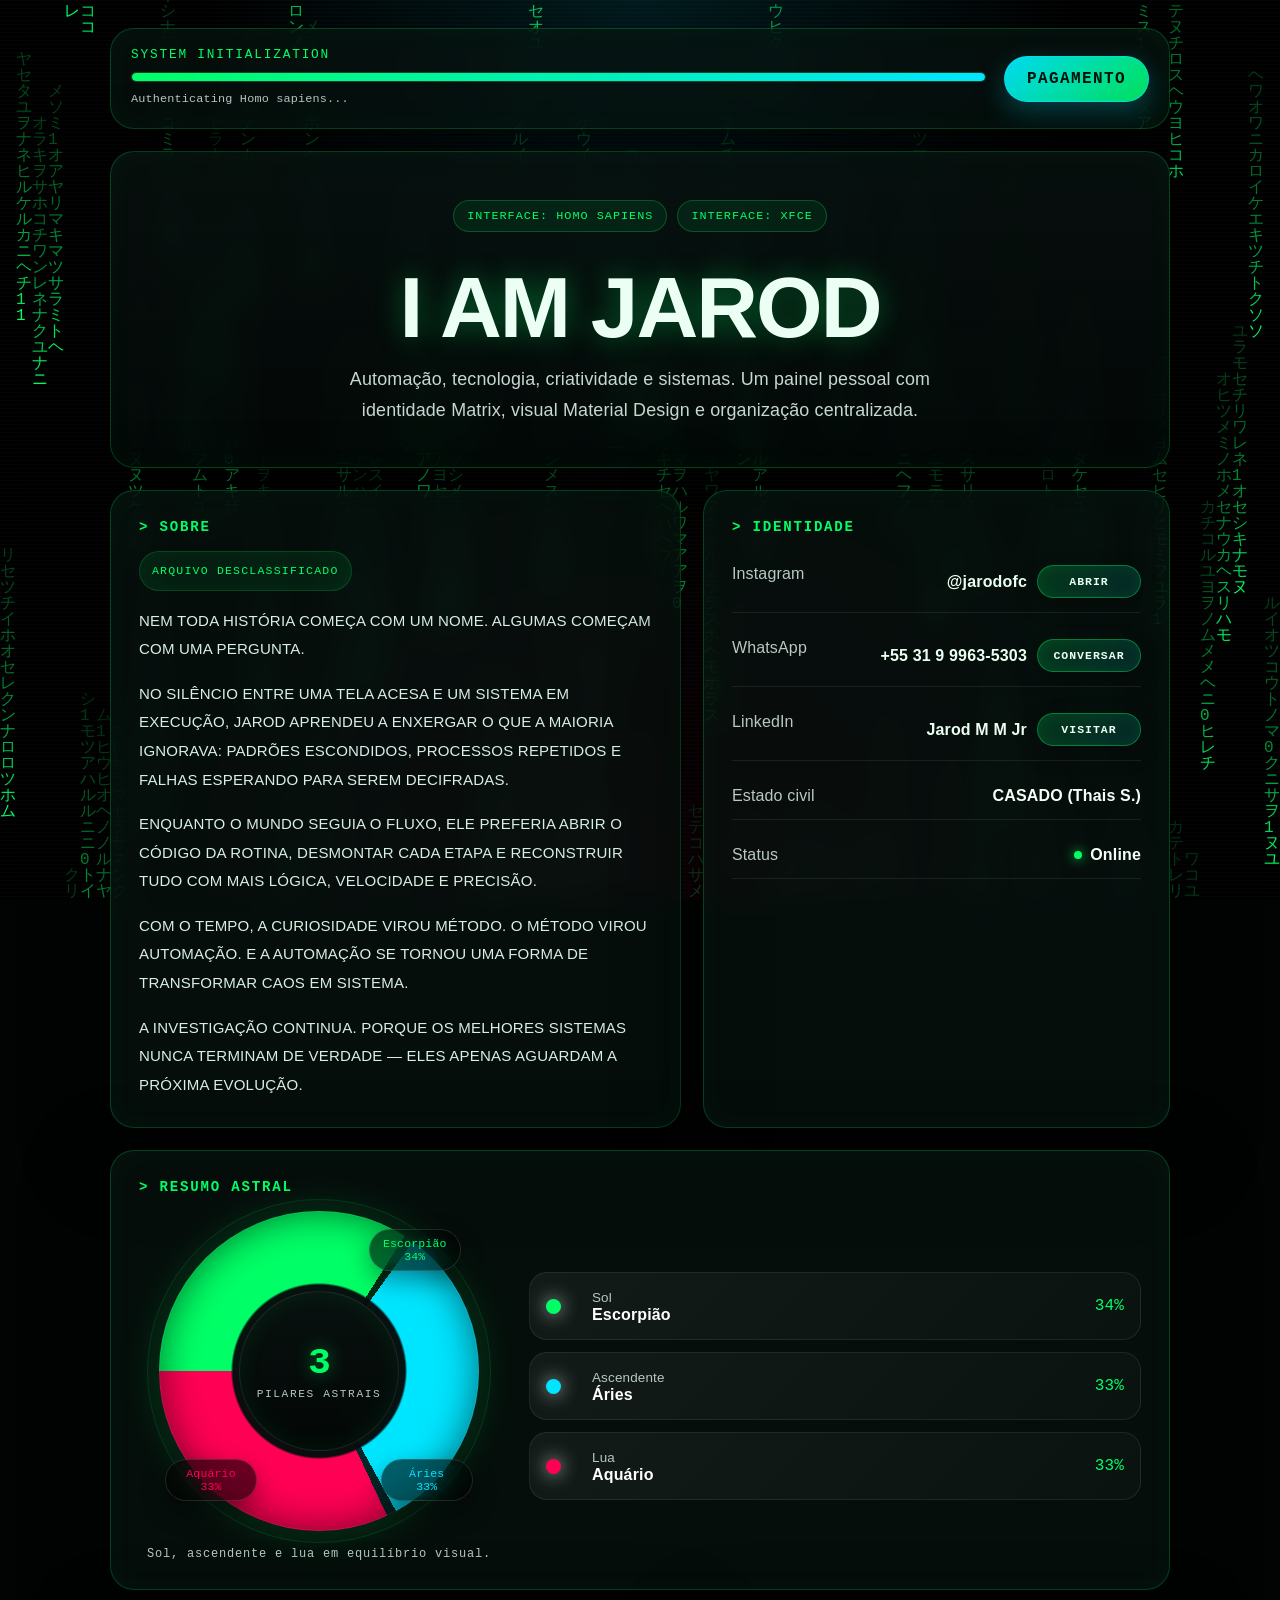
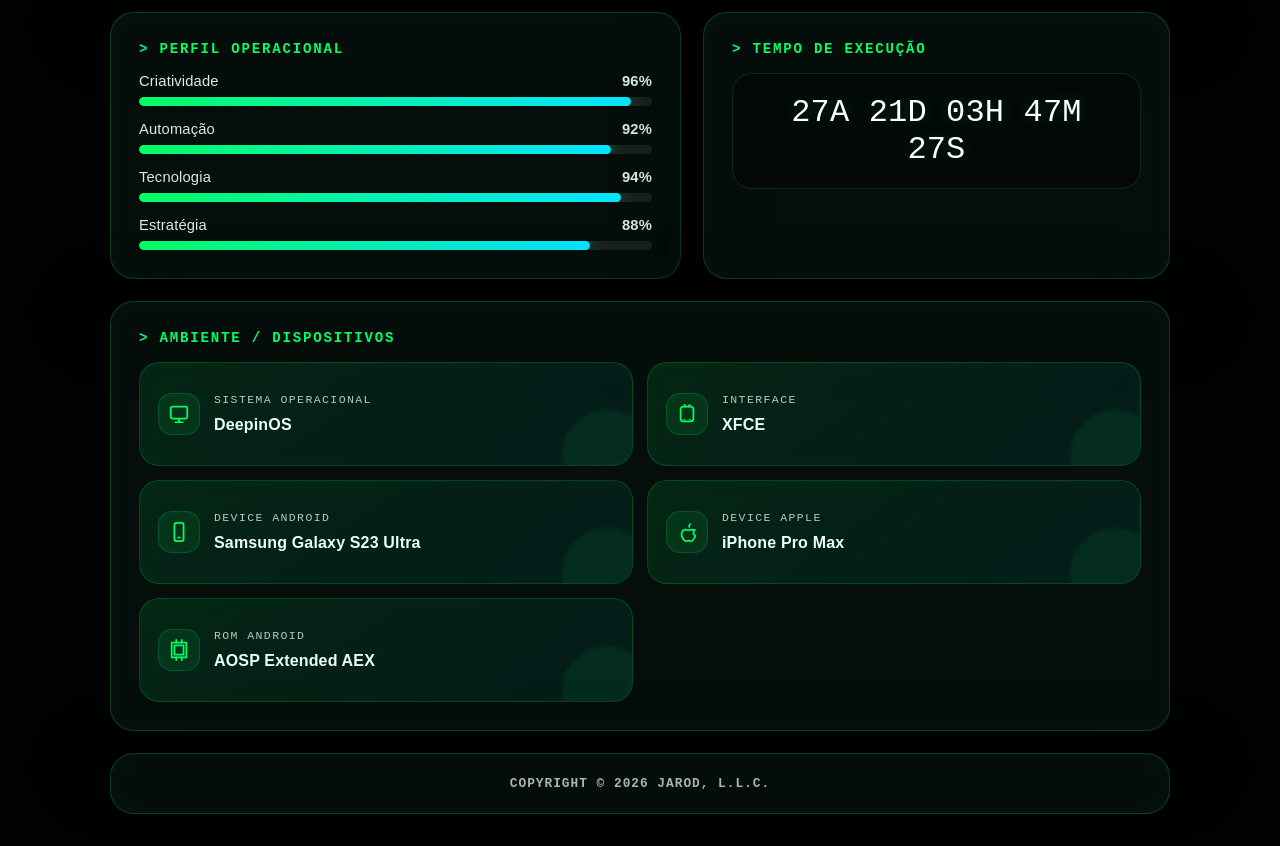
==== commit ea596fe0: "Update index.html" ====
--- a/index.html
+++ b/index.html
@@ -611,8 +611,49 @@
       line-height: 1.35;
     }
 
+    .hero-chips {
+      display: flex;
+      justify-content: center;
+      align-items: center;
+      flex-wrap: wrap;
+      gap: 10px;
+      margin-bottom: 18px;
+    }
+
+    .icon-row {
+      display: flex;
+      align-items: center;
+      gap: 14px;
+    }
+
+    .device-icon {
+      position: relative;
+      z-index: 1;
+      width: 42px;
+      height: 42px;
+      border-radius: 14px;
+      display: grid;
+      place-items: center;
+      color: var(--matrix);
+      background: rgba(0, 255, 102, 0.08);
+      border: 1px solid rgba(0, 255, 102, 0.18);
+      box-shadow: inset 0 0 18px rgba(0, 255, 102, 0.04);
+      flex: 0 0 auto;
+    }
+
+    .device-icon svg {
+      width: 22px;
+      height: 22px;
+      stroke: currentColor;
+      stroke-width: 1.9;
+      fill: none;
+      stroke-linecap: round;
+      stroke-linejoin: round;
+    }
+
     @media (max-width: 560px) {
       .device-grid { grid-template-columns: 1fr; }
+      .hero-chips { justify-content: center; }
     }
 
     @media (max-width: 850px) {
@@ -640,7 +681,10 @@
     </header>
 
     <section class="hero">
-      <div class="chip">INTERFACE: HOMO SAPIENS</div>
+      <div class="hero-chips">
+        <div class="chip">INTERFACE: HOMO SAPIENS</div>
+        <div class="chip">INTERFACE: XFCE</div>
+      </div>
       <h1>I AM JAROD</h1>
       <p>Automação, tecnologia, criatividade e sistemas. Um painel pessoal com identidade Matrix, visual Material Design e organização centralizada.</p>
     </section>
@@ -649,7 +693,7 @@
       <article class="card">
         <h2>> Sobre</h2>
         <div class="about-text scripted-story">
-          <span class="story-kicker">ARQUIVO DESCLASSIFICADO // SUJEITO: JAROD M M JR</span>
+          <span class="story-kicker">ARQUIVO DESCLASSIFICADO</span>
 
           <p>NEM TODA HISTÓRIA COMEÇA COM UM NOME. ALGUMAS COMEÇAM COM UMA PERGUNTA.</p>
 
@@ -716,10 +760,26 @@
     <section class="card">
       <h2>> Ambiente / Dispositivos</h2>
       <div class="device-grid">
-        <div class="device-item"><span>Sistema operacional</span><strong>DeepinOS</strong></div>
-        <div class="device-item"><span>ROM Android</span><strong>AOSP Extended AEX</strong></div>
-        <div class="device-item"><span>Device Android</span><strong>Samsung Galaxy S23 Ultra</strong></div>
-        <div class="device-item"><span>Device Apple</span><strong>iPhone Pro Max</strong></div>
+        <div class="device-item icon-row">
+          <div class="device-icon" aria-hidden="true"><svg viewBox="0 0 24 24"><rect x="3" y="4" width="18" height="13" rx="2"></rect><path d="M8 21h8"></path><path d="M12 17v4"></path></svg></div>
+          <div><span>Sistema operacional</span><strong>DeepinOS</strong></div>
+        </div>
+        <div class="device-item icon-row">
+          <div class="device-icon" aria-hidden="true"><svg viewBox="0 0 24 24"><rect x="5" y="4" width="14" height="16" rx="3"></rect><path d="M9 2l1.5 2"></path><path d="M15 2l-1.5 2"></path><path d="M9 18h.01"></path><path d="M15 18h.01"></path></svg></div>
+          <div><span>Interface</span><strong>XFCE</strong></div>
+        </div>
+        <div class="device-item icon-row">
+          <div class="device-icon" aria-hidden="true"><svg viewBox="0 0 24 24"><rect x="7" y="2" width="10" height="20" rx="2"></rect><path d="M11 18h2"></path></svg></div>
+          <div><span>Device Android</span><strong>Samsung Galaxy S23 Ultra</strong></div>
+        </div>
+        <div class="device-item icon-row">
+          <div class="device-icon" aria-hidden="true"><svg viewBox="0 0 24 24"><path d="M15.5 3.5c-.8.8-1.4 1.7-1.2 3"></path><path d="M18.5 9.8c-1.8-1-3.1-.3-4 .1-.9.4-1.6.4-2.5 0-1-.5-2.3-1-4 .1-2.1 1.4-2.6 5.3-.8 8.5 1 1.8 2.1 3.5 3.7 3.5 1 0 1.4-.5 2.7-.5s1.7.5 2.8.5c1.6 0 2.6-1.6 3.6-3.4.7-1.3 1-2.5 1-2.6-2.5-1-2.8-4.4-.5-6.2z"></path></svg></div>
+          <div><span>Device Apple</span><strong>iPhone Pro Max</strong></div>
+        </div>
+        <div class="device-item icon-row">
+          <div class="device-icon" aria-hidden="true"><svg viewBox="0 0 24 24"><path d="M7 7h10v10H7z"></path><path d="M4 4h16v16H4z"></path><path d="M9 1v3"></path><path d="M15 1v3"></path><path d="M9 20v3"></path><path d="M15 20v3"></path></svg></div>
+          <div><span>ROM Android</span><strong>AOSP Extended AEX</strong></div>
+        </div>
       </div>
     </section>
 
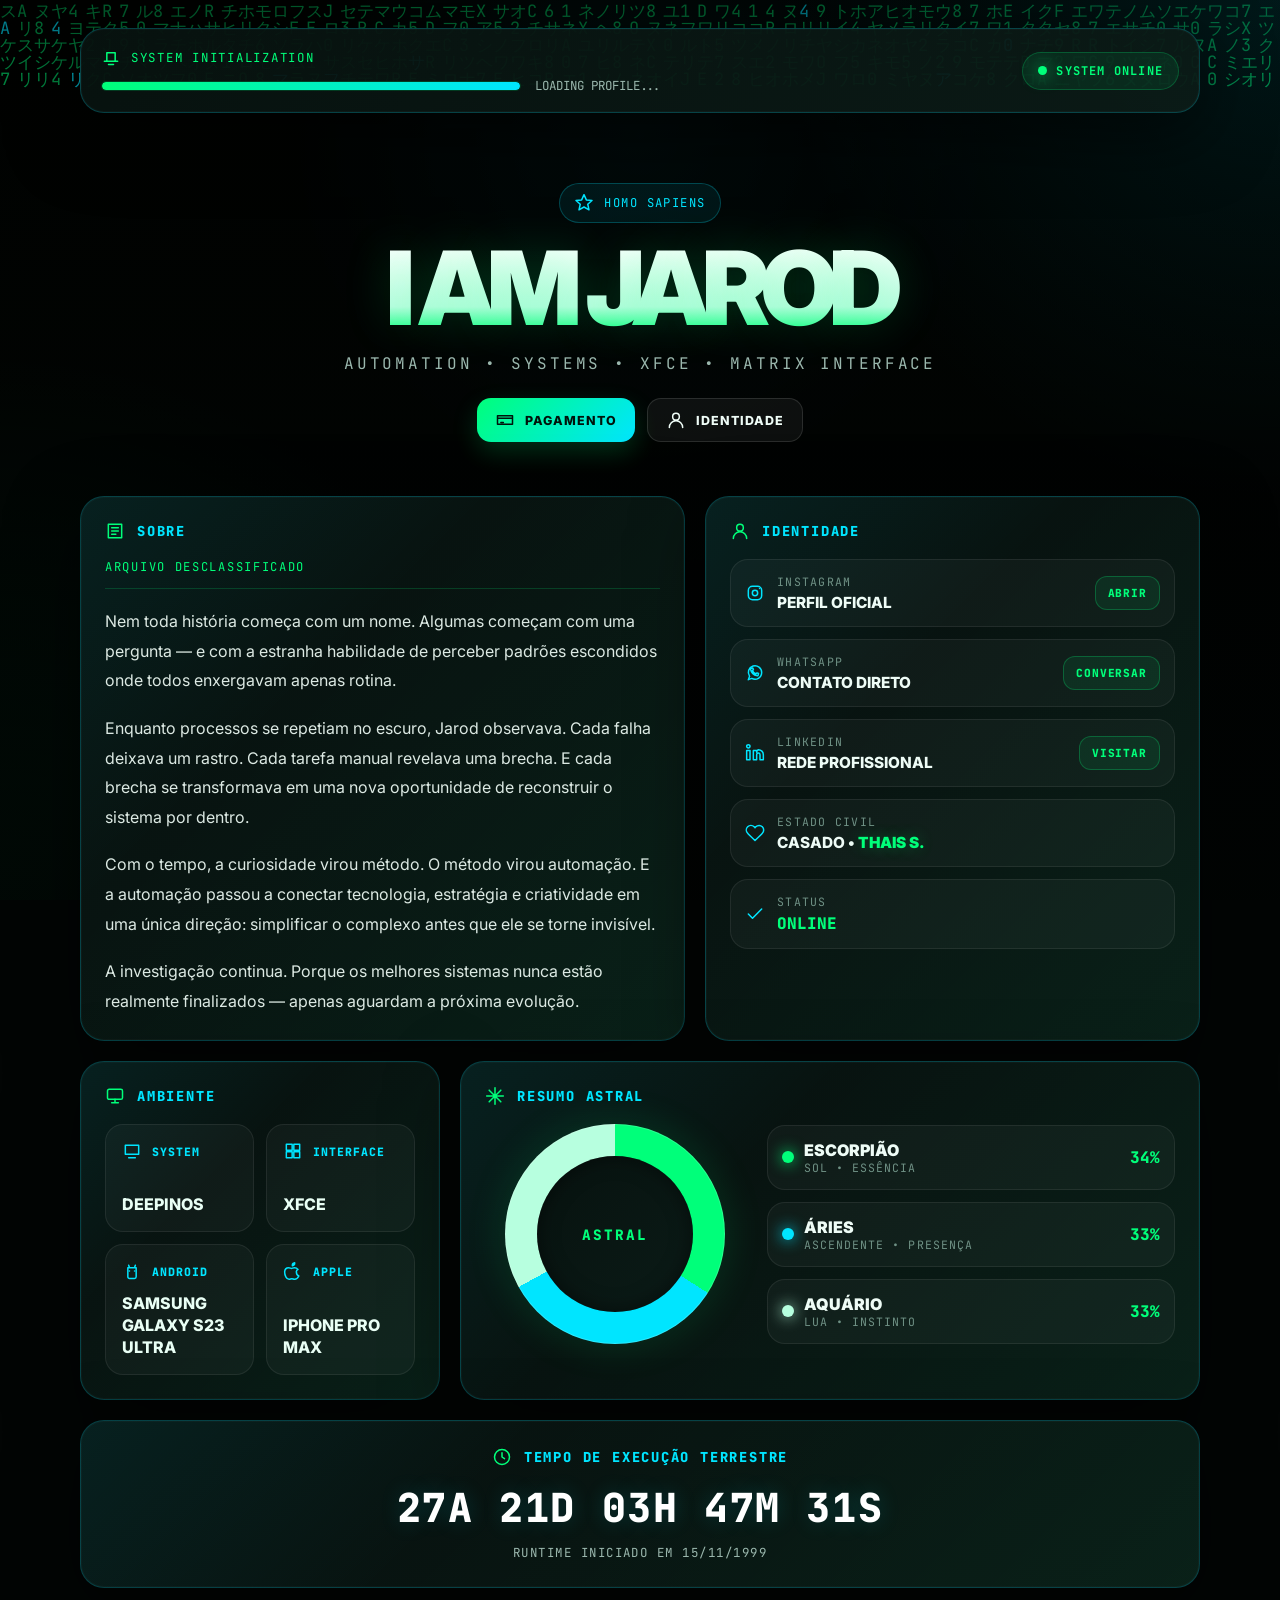
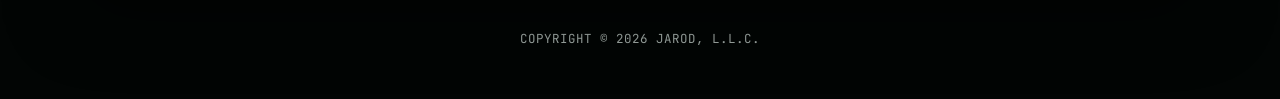
==== commit 7b515a2c: "Update index.html" ====
--- a/index.html
+++ b/index.html
@@ -1,865 +1,483 @@
 <!DOCTYPE html>
 <html lang="pt-BR">
 <head>
-  <meta charset="UTF-8" />
-  <meta name="viewport" content="width=device-width, initial-scale=1.0" />
-  <title>I Am Jarod</title>
-  <style>
-    :root {
-      --bg: #020403;
-      --matrix: #00ff66;
-      --matrix-soft: rgba(0, 255, 102, 0.16);
-      --cyan: #00e5ff;
-      --magenta: #ff0055;
-      --glass: rgba(8, 18, 16, 0.72);
-      --glass-strong: rgba(5, 14, 13, 0.88);
-      --border: rgba(0, 255, 102, 0.22);
-      --text: #ecfff4;
-      --muted: #b8c9c0;
-      --shadow: 0 24px 80px rgba(0, 0, 0, 0.65);
-      --radius: 24px;
-      --mono: 'Consolas', 'JetBrains Mono', 'Courier New', monospace;
-      --sans: 'Segoe UI', Roboto, Arial, sans-serif;
-    }
-
-    * { margin: 0; padding: 0; box-sizing: border-box; }
-
-    html { scroll-behavior: smooth; }
-
-    body {
-      min-height: 100vh;
-      background: var(--bg);
-      color: var(--text);
-      font-family: var(--sans);
-      font-size: 16px;
-      letter-spacing: 0.01em;
-      overflow-x: hidden;
-    }
-
-    #matrixCanvas {
-      position: fixed;
-      inset: 0;
-      width: 100%;
-      height: 100%;
-      z-index: 0;
-      background: radial-gradient(circle at center, rgba(0, 255, 102, 0.08), transparent 42%), #020403;
-    }
-
-    .screen-overlay {
-      position: fixed;
-      inset: 0;
-      z-index: 1;
-      pointer-events: none;
-      background:
-        linear-gradient(rgba(255,255,255,0.025) 1px, transparent 1px),
-        radial-gradient(circle at top, rgba(0, 229, 255, 0.12), transparent 40%),
-        radial-gradient(circle at bottom, rgba(255, 0, 85, 0.08), transparent 45%);
-      background-size: 100% 4px, auto, auto;
-      mix-blend-mode: screen;
-    }
-
-    .page {
-      position: relative;
-      z-index: 2;
-      width: min(1060px, calc(100% - 32px));
-      margin: 0 auto;
-      padding: 28px 0 32px;
-      display: flex;
-      flex-direction: column;
-      align-items: center;
-      gap: 22px;
-    }
-
-    .system-bar,
-    .hero,
-    .card,
-    .footer {
-      width: 100%;
-      background: var(--glass);
-      border: 1px solid var(--border);
-      border-radius: var(--radius);
-      box-shadow: var(--shadow), inset 0 0 28px rgba(0, 255, 102, 0.035);
-      backdrop-filter: blur(16px);
-      -webkit-backdrop-filter: blur(16px);
-    }
-
-    .system-bar {
-      padding: 18px 20px;
-      display: grid;
-      grid-template-columns: 1fr auto;
-      gap: 18px;
-      align-items: center;
-      overflow: hidden;
-    }
-
-    .system-title {
-      font-family: var(--mono);
-      color: var(--matrix);
-      font-size: 0.8rem;
-      letter-spacing: 1.8px;
-      text-transform: uppercase;
-      margin-bottom: 10px;
-    }
-
-    .loader-track {
-      width: 100%;
-      height: 10px;
-      background: rgba(255, 255, 255, 0.08);
-      border-radius: 999px;
-      overflow: hidden;
-      border: 1px solid rgba(0, 255, 102, 0.14);
-    }
-
-    .loader-fill {
-      height: 100%;
-      width: 0%;
-      border-radius: inherit;
-      background: linear-gradient(90deg, var(--matrix), var(--cyan));
-      box-shadow: 0 0 18px var(--matrix);
-      animation: bootLoad 3.2s ease forwards;
-    }
-
-    .boot-lines {
-      font-family: var(--mono);
-      font-size: 0.74rem;
-      color: var(--muted);
-      margin-top: 10px;
-      min-height: 18px;
-    }
-
-    .pay-btn {
-      border: 1px solid rgba(0, 229, 255, 0.6);
-      background: linear-gradient(135deg, rgba(0,229,255,0.95), rgba(0,255,102,0.88));
-      color: #00120a;
-      text-decoration: none;
-      font-weight: 900;
-      letter-spacing: 1.4px;
-      padding: 13px 22px;
-      border-radius: 999px;
-      box-shadow: 0 10px 28px rgba(0, 229, 255, 0.25);
-      transition: 0.25s ease;
-      font-family: var(--mono);
-      white-space: nowrap;
-    }
-
-    .pay-btn:hover { transform: translateY(-2px); filter: brightness(1.12); }
-
-    .hero {
-      padding: 48px 24px 42px;
-      text-align: center;
-      background: linear-gradient(180deg, rgba(8, 18, 16, 0.8), rgba(4, 10, 9, 0.72));
-    }
-
-    .chip {
-      display: inline-flex;
-      align-items: center;
-      gap: 8px;
-      border: 1px solid rgba(0, 255, 102, 0.24);
-      background: rgba(0, 255, 102, 0.08);
-      color: var(--matrix);
-      font-family: var(--mono);
-      padding: 8px 13px;
-      border-radius: 999px;
-      font-size: 0.74rem;
-      letter-spacing: 1px;
-      text-transform: uppercase;
-      margin-bottom: 18px;
-    }
-
-    .hero h1 {
-      font-size: clamp(2.9rem, 7vw, 5.35rem);
-      line-height: 0.94;
-      letter-spacing: -2px;
-      text-shadow: 0 0 28px rgba(0, 255, 102, 0.35);
-      margin-bottom: 16px;
-    }
-
-    .hero p {
-      color: #c6d8cf;
-      font-size: clamp(0.98rem, 1.7vw, 1.12rem);
-      max-width: 640px;
-      margin: 0 auto;
-      line-height: 1.7;
-    }
-
-    .grid {
-      width: 100%;
-      display: grid;
-      grid-template-columns: 1.1fr 0.9fr;
-      gap: 22px;
-      align-items: stretch;
-    }
-
-    .card { padding: 28px; }
-
-    .card, .hero, .system-bar, .footer {
-      color: var(--text);
-    }
-
-    .card h2 {
-      font-family: var(--mono);
-      color: var(--matrix);
-      font-size: 0.88rem;
-      letter-spacing: 1.8px;
-      text-transform: uppercase;
-      margin-bottom: 16px;
-    }
-
-    .about-text {
-      color: #dcefe6;
-      line-height: 1.85;
-      font-size: 0.98rem;
-      font-weight: 500;
-      letter-spacing: 0.2px;
-    }
-
-    .scripted-story {
-      display: grid;
-      gap: 16px;
-      text-align: left;
-    }
-
-    .scripted-story p {
-      margin: 0;
-      color: #d8efe4;
-      line-height: 1.9;
-      font-size: clamp(0.94rem, 1.1vw, 1.04rem);
-    }
-
-    .story-kicker {
-      display: inline-flex;
-      width: fit-content;
-      color: var(--matrix);
-      background: rgba(0, 255, 102, 0.08);
-      border: 1px solid rgba(0, 255, 102, 0.18);
-      border-radius: 999px;
-      padding: 8px 12px;
-      font-family: var(--mono);
-      font-size: 0.72rem;
-      letter-spacing: 1.2px;
-      text-transform: uppercase;
-      box-shadow: inset 0 0 18px rgba(0, 255, 102, 0.04);
-    }
-
-    .profile-list {
-      display: grid;
-      gap: 12px;
-    }
-
-    .profile-item {
-      display: flex;
-      justify-content: space-between;
-      gap: 16px;
-      padding: 14px 0;
-      border-bottom: 1px solid rgba(255,255,255,0.08);
-      color: var(--muted);
-    }
-
-    .profile-item strong { color: #f4fff8; text-align: right; font-weight: 800; }
-
-    .astro-layout {
-      display: grid;
-      grid-template-columns: minmax(260px, 360px) 1fr;
-      gap: 30px;
-      align-items: center;
-    }
-
-    .astro-visual {
-      display: grid;
-      place-items: center;
-      gap: 16px;
-    }
-
-    .pie-wrap {
-      --a: 34%;
-      --b: 67%;
-      width: min(320px, 78vw);
-      aspect-ratio: 1;
-      border-radius: 50%;
-      background:
-        radial-gradient(circle, rgba(5,14,13,0.98) 0 38%, transparent 39%),
-        conic-gradient(
-          from -90deg,
-          var(--matrix) 0 var(--a),
-          rgba(0, 255, 102, 0.12) var(--a) calc(var(--a) + 1%),
-          var(--cyan) calc(var(--a) + 1%) var(--b),
-          rgba(0, 229, 255, 0.12) var(--b) calc(var(--b) + 1%),
-          var(--magenta) calc(var(--b) + 1%) 100%
-        );
-      display: grid;
-      place-items: center;
-      margin: 0 auto;
-      box-shadow:
-        0 0 42px rgba(0, 255, 102, 0.18),
-        inset 0 0 0 1px rgba(255,255,255,0.08),
-        inset 0 0 38px rgba(0,0,0,0.55);
-      position: relative;
-      animation: chartEntry 1.1s ease both;
-      isolation: isolate;
-    }
-
-    .pie-wrap::before {
-      content: '';
-      position: absolute;
-      inset: -12px;
-      border-radius: 50%;
-      border: 1px solid rgba(0, 255, 102, 0.12);
-      background: radial-gradient(circle, transparent 62%, rgba(0,255,102,0.08));
-      z-index: -1;
-    }
-
-    .pie-wrap::after {
-      content: '';
-      position: absolute;
-      inset: 25%;
-      border-radius: 50%;
-      background: linear-gradient(180deg, rgba(8, 18, 16, 0.96), rgba(3, 7, 6, 0.94));
-      border: 1px solid rgba(255,255,255,0.1);
-      box-shadow: inset 0 0 24px rgba(0,255,102,0.08);
-    }
-
-    .pie-center {
-      position: relative;
-      z-index: 1;
-      text-align: center;
-      font-family: var(--mono);
-      color: #fff;
-      display: grid;
-      gap: 4px;
-    }
-
-    .pie-center strong {
-      font-size: clamp(1.5rem, 5vw, 2.35rem);
-      letter-spacing: -1px;
-      color: var(--matrix);
-      text-shadow: 0 0 18px rgba(0,255,102,0.45);
-    }
-
-    .pie-center span {
-      font-size: 0.7rem;
-      color: var(--muted);
-      letter-spacing: 1.6px;
-      text-transform: uppercase;
-    }
-
-    .chart-label {
-      position: absolute;
-      z-index: 2;
-      min-width: 92px;
-      padding: 7px 10px;
-      border-radius: 999px;
-      background: rgba(0,0,0,0.58);
-      border: 1px solid rgba(255,255,255,0.12);
-      backdrop-filter: blur(12px);
-      -webkit-backdrop-filter: blur(12px);
-      color: #fff;
-      font-family: var(--mono);
-      font-size: 0.72rem;
-      text-align: center;
-      box-shadow: 0 10px 24px rgba(0,0,0,0.35);
-    }
-
-    .chart-label.sun-label { top: 18px; right: 18px; color: var(--matrix); }
-    .chart-label.asc-label { bottom: 30px; right: 6px; color: var(--cyan); }
-    .chart-label.moon-label { bottom: 30px; left: 6px; color: var(--magenta); }
-
-    .chart-caption {
-      font-family: var(--mono);
-      font-size: 0.75rem;
-      color: var(--muted);
-      text-align: center;
-      letter-spacing: 0.8px;
-    }
-
-    .astro-list {
-      display: grid;
-      gap: 12px;
-    }
-
-    .astro-item {
-      display: grid;
-      grid-template-columns: 34px 1fr auto;
-      gap: 12px;
-      align-items: center;
-      padding: 15px 16px;
-      border: 1px solid rgba(255,255,255,0.08);
-      border-radius: 18px;
-      background: linear-gradient(135deg, rgba(255,255,255,0.055), rgba(255,255,255,0.022));
-      transition: transform .22s ease, border-color .22s ease, background .22s ease;
-    }
-
-    .astro-item:hover {
-      transform: translateY(-2px);
-      border-color: rgba(0,255,102,0.24);
-      background: rgba(0,255,102,0.045);
-    }
-
-    .dot {
-      width: 15px;
-      height: 15px;
-      border-radius: 50%;
-      box-shadow: 0 0 18px currentColor;
-    }
-
-    .sun { color: var(--matrix); background: var(--matrix); }
-    .asc { color: var(--cyan); background: var(--cyan); }
-    .moon { color: var(--magenta); background: var(--magenta); }
-
-    .astro-item span { color: var(--muted); font-size: 0.84rem; }
-    .astro-item strong { color: #fff; }
-    .astro-item em { color: var(--matrix); font-style: normal; font-family: var(--mono); }
-
-    .skills {
-      display: grid;
-      gap: 15px;
-    }
-
-    .skill-row {
-      display: grid;
-      gap: 8px;
-    }
-
-    .skill-head {
-      display: flex;
-      justify-content: space-between;
-      color: #d7eee1;
-      font-size: 0.92rem;
-    }
-
-    .skill-bar {
-      height: 9px;
-      border-radius: 999px;
-      background: rgba(255,255,255,0.08);
-      overflow: hidden;
-    }
-
-    .skill-bar i {
-      display: block;
-      height: 100%;
-      width: var(--w);
-      background: linear-gradient(90deg, var(--matrix), var(--cyan));
-      border-radius: inherit;
-      box-shadow: 0 0 18px rgba(0,255,102,0.5);
-    }
-
-    .clock {
-      font-family: var(--mono);
-      text-align: center;
-      font-size: clamp(1.25rem, 3.2vw, 2rem);
-      color: #fff;
-      padding: 20px;
-      border-radius: 20px;
-      background: rgba(0,0,0,0.35);
-      border: 1px solid rgba(0,255,102,0.14);
-      text-shadow: 0 0 18px rgba(0,255,102,0.24);
-    }
-
-    .identity-link {
-      color: #eafff1;
-      text-decoration: none;
-      font-weight: 800;
-      transition: color 0.25s ease, text-shadow 0.25s ease;
-    }
-
-    .identity-link:hover {
-      color: var(--matrix);
-      text-shadow: 0 0 12px rgba(0,255,102,0.5);
-    }
-
-
-    .network-action {
-      display: inline-flex;
-      align-items: center;
-      justify-content: center;
-      min-width: 104px;
-      padding: 9px 14px;
-      border-radius: 999px;
-      border: 1px solid rgba(0, 255, 102, 0.38);
-      background: linear-gradient(135deg, rgba(0,255,102,0.18), rgba(0,229,255,0.12));
-      color: #eafff1;
-      text-decoration: none;
-      font-family: var(--mono);
-      font-size: 0.72rem;
-      font-weight: 900;
-      letter-spacing: 1px;
-      text-transform: uppercase;
-      box-shadow: inset 0 0 14px rgba(0,255,102,0.08), 0 8px 22px rgba(0,0,0,0.28);
-      transition: transform 0.25s ease, border-color 0.25s ease, box-shadow 0.25s ease, background 0.25s ease;
-    }
-
-    .network-action:hover {
-      transform: translateY(-2px);
-      border-color: var(--matrix);
-      background: linear-gradient(135deg, rgba(0,255,102,0.32), rgba(0,229,255,0.2));
-      box-shadow: 0 0 18px rgba(0,255,102,0.25), 0 12px 26px rgba(0,0,0,0.36);
-    }
-
-    .profile-item strong.action-wrap {
-      display: flex;
-      align-items: center;
-      gap: 10px;
-      flex-wrap: wrap;
-      justify-content: flex-end;
-      text-align: right;
-    }
-
-    .network-value {
-      color: #eafff1;
-      font-weight: 800;
-    }
-
-    .status-online {
-      display: inline-flex;
-      align-items: center;
-      justify-content: flex-end;
-      gap: 8px;
-    }
-
-    .status-online::before {
-      content: '';
-      width: 8px;
-      height: 8px;
-      border-radius: 999px;
-      background: var(--matrix);
-      box-shadow: 0 0 12px rgba(0,255,102,0.95);
-      animation: pulseStatus 1.4s ease-in-out infinite;
-    }
-
-    @keyframes pulseStatus {
-      0%, 100% { opacity: 0.45; transform: scale(0.85); }
-      50% { opacity: 1; transform: scale(1.12); }
-    }
-
-    .footer {
-      padding: 22px;
-      display: flex;
-      align-items: center;
-      justify-content: center;
-      text-align: center;
-      font-family: var(--mono);
-      color: rgba(236,255,244,0.7);
-      font-size: 0.8rem;
-      letter-spacing: 1px;
-      text-transform: uppercase;
-    }
-
-    .footer p {
-      color: rgba(236,255,244,0.7);
-      font-weight: 700;
-      word-break: break-word;
-    }
-
-    @keyframes bootLoad {
-      0% { width: 0%; }
-      35% { width: 38%; }
-      70% { width: 82%; }
-      100% { width: 100%; }
-    }
-
-    @keyframes chartEntry {
-      from { opacity: 0; transform: scale(0.88) rotate(-18deg); filter: blur(6px); }
-      to { opacity: 1; transform: scale(1) rotate(0); filter: blur(0); }
-    }
-
-
-
-    .device-grid {
-      display: grid;
-      grid-template-columns: repeat(2, minmax(0, 1fr));
-      gap: 14px;
-      margin-top: 8px;
-    }
-
-    .device-item {
-      position: relative;
-      overflow: hidden;
-      min-height: 104px;
-      padding: 18px;
-      border-radius: 20px;
-      background: linear-gradient(145deg, rgba(0, 255, 102, 0.10), rgba(0, 229, 255, 0.06));
-      border: 1px solid rgba(0, 255, 102, 0.18);
-      box-shadow: inset 0 0 18px rgba(0, 255, 102, 0.035);
-    }
-
-    .device-item::after {
-      content: '';
-      position: absolute;
-      inset: auto -20px -35px auto;
-      width: 90px;
-      height: 90px;
-      border-radius: 999px;
-      background: rgba(0, 255, 102, 0.08);
-      filter: blur(2px);
-    }
-
-    .device-item span {
-      display: block;
-      color: var(--muted);
-      font-family: var(--mono);
-      font-size: 0.72rem;
-      text-transform: uppercase;
-      letter-spacing: 1.4px;
-      margin-bottom: 8px;
-    }
-
-    .device-item strong {
-      position: relative;
-      z-index: 1;
-      display: block;
-      color: var(--text);
-      font-size: 1rem;
-      line-height: 1.35;
-    }
-
-    .hero-chips {
-      display: flex;
-      justify-content: center;
-      align-items: center;
-      flex-wrap: wrap;
-      gap: 10px;
-      margin-bottom: 18px;
-    }
-
-    .icon-row {
-      display: flex;
-      align-items: center;
-      gap: 14px;
-    }
-
-    .device-icon {
-      position: relative;
-      z-index: 1;
-      width: 42px;
-      height: 42px;
-      border-radius: 14px;
-      display: grid;
-      place-items: center;
-      color: var(--matrix);
-      background: rgba(0, 255, 102, 0.08);
-      border: 1px solid rgba(0, 255, 102, 0.18);
-      box-shadow: inset 0 0 18px rgba(0, 255, 102, 0.04);
-      flex: 0 0 auto;
-    }
-
-    .device-icon svg {
-      width: 22px;
-      height: 22px;
-      stroke: currentColor;
-      stroke-width: 1.9;
-      fill: none;
-      stroke-linecap: round;
-      stroke-linejoin: round;
-    }
-
-    @media (max-width: 560px) {
-      .device-grid { grid-template-columns: 1fr; }
-      .hero-chips { justify-content: center; }
-    }
-
-    @media (max-width: 850px) {
-      .system-bar, .grid, .astro-layout, .footer { grid-template-columns: 1fr; }
-      .system-bar { text-align: center; }
-      .pay-btn { justify-self: center; }
-      .hero h1 { letter-spacing: -1px; }
-      .astro-layout { text-align: left; }
-      .astro-visual { order: -1; }
-    }
-  </style>
+<meta charset="UTF-8" />
+<meta name="viewport" content="width=device-width, initial-scale=1.0" />
+<title>I Am Jarod</title>
+<link rel="preconnect" href="https://fonts.googleapis.com">
+<link rel="preconnect" href="https://fonts.gstatic.com" crossorigin>
+<link href="https://fonts.googleapis.com/css2?family=Inter:wght@400;500;600;700;800;900&family=JetBrains+Mono:wght@400;500;600;700&display=swap" rel="stylesheet">
+<style>
+:root{
+  --bg:#020504;
+  --surface:#07120f;
+  --surface-2:#0b1b17;
+  --surface-3:#0e241f;
+  --cyan:#00e5ff;
+  --green:#00ff7a;
+  --green-soft:#54ffad;
+  --white:#eefcf6;
+  --muted:#9ab7ad;
+  --muted-2:#6f9185;
+  --line:rgba(0,229,255,.22);
+  --line-green:rgba(0,255,122,.22);
+  --shadow:0 22px 70px rgba(0,0,0,.55);
+  --radius:24px;
+  --mono:'JetBrains Mono',monospace;
+  --sans:'Inter',system-ui,-apple-system,BlinkMacSystemFont,'Segoe UI',sans-serif;
+}
+*{box-sizing:border-box;margin:0;padding:0}
+html{scroll-behavior:smooth}
+body{
+  min-height:100vh;
+  background:var(--bg);
+  color:var(--white);
+  font-family:var(--sans);
+  overflow-x:hidden;
+}
+#matrixCanvas{
+  position:fixed;
+  inset:0;
+  width:100%;
+  height:100%;
+  z-index:0;
+  background:radial-gradient(circle at 50% 15%,rgba(0,229,255,.08),transparent 35%),#010403;
+}
+.bg-overlay{
+  position:fixed;
+  inset:0;
+  z-index:1;
+  pointer-events:none;
+  background:
+    linear-gradient(180deg,rgba(2,5,4,.20),rgba(2,5,4,.82)),
+    radial-gradient(circle at top right,rgba(0,229,255,.12),transparent 32%),
+    radial-gradient(circle at bottom left,rgba(0,255,122,.10),transparent 35%);
+}
+.page{
+  position:relative;
+  z-index:2;
+  width:min(1120px,calc(100% - 32px));
+  margin:0 auto;
+  padding:28px 0 34px;
+}
+.top-panel{
+  border:1px solid var(--line);
+  background:linear-gradient(135deg,rgba(7,18,15,.96),rgba(11,27,23,.94));
+  border-radius:var(--radius);
+  box-shadow:var(--shadow), inset 0 0 0 1px rgba(255,255,255,.025);
+  padding:18px 20px;
+  display:grid;
+  grid-template-columns:1fr auto;
+  gap:18px;
+  align-items:center;
+  margin-bottom:28px;
+}
+.boot-title{
+  display:flex;
+  gap:10px;
+  align-items:center;
+  font-family:var(--mono);
+  font-size:.78rem;
+  letter-spacing:.14em;
+  color:var(--green);
+  text-transform:uppercase;
+  margin-bottom:10px;
+}
+.icon{width:20px;height:20px;display:inline-flex;flex:0 0 auto;color:currentColor}
+.icon svg{width:100%;height:100%;fill:none;stroke:currentColor;stroke-width:1.8;stroke-linecap:round;stroke-linejoin:round}
+.boot-row{display:flex;align-items:center;gap:14px;flex-wrap:wrap}
+.progress{
+  width:min(420px,100%);
+  height:10px;
+  background:#03100c;
+  border:1px solid rgba(0,255,122,.18);
+  border-radius:999px;
+  overflow:hidden;
+}
+.progress span{
+  display:block;
+  height:100%;
+  width:0%;
+  border-radius:999px;
+  background:linear-gradient(90deg,var(--green),var(--cyan));
+  box-shadow:0 0 18px rgba(0,255,122,.55);
+  animation:boot 2.8s ease forwards;
+}
+.boot-text{font-family:var(--mono);font-size:.78rem;color:var(--muted)}
+.status-pill{
+  display:flex;
+  gap:9px;
+  align-items:center;
+  justify-content:center;
+  color:var(--green);
+  background:rgba(0,255,122,.08);
+  border:1px solid rgba(0,255,122,.22);
+  border-radius:999px;
+  padding:10px 15px;
+  font-family:var(--mono);
+  font-size:.75rem;
+  font-weight:700;
+  letter-spacing:.10em;
+  white-space:nowrap;
+}
+.pulse{width:9px;height:9px;border-radius:999px;background:var(--green);box-shadow:0 0 18px var(--green);animation:pulse 1.4s infinite}
+.hero{
+  text-align:center;
+  padding:42px 18px 36px;
+}
+.hero-kicker{
+  display:inline-flex;
+  align-items:center;
+  gap:10px;
+  color:var(--cyan);
+  border:1px solid rgba(0,229,255,.24);
+  background:rgba(0,229,255,.07);
+  border-radius:999px;
+  padding:9px 14px;
+  font-family:var(--mono);
+  font-size:.76rem;
+  letter-spacing:.12em;
+  text-transform:uppercase;
+  margin-bottom:18px;
+}
+h1{
+  font-size:clamp(3rem,8vw,7.5rem);
+  line-height:.92;
+  letter-spacing:-.08em;
+  font-weight:900;
+  text-transform:uppercase;
+  background:linear-gradient(180deg,#fff,#bdfde2 70%,var(--green));
+  -webkit-background-clip:text;
+  background-clip:text;
+  color:transparent;
+  text-shadow:0 0 46px rgba(0,255,122,.18);
+}
+.hero-subtitle{
+  margin-top:18px;
+  color:var(--muted);
+  font-family:var(--mono);
+  font-size:clamp(.82rem,2vw,1rem);
+  letter-spacing:.18em;
+  text-transform:uppercase;
+}
+.hero-actions{margin-top:24px;display:flex;justify-content:center;gap:12px;flex-wrap:wrap}
+.btn{
+  appearance:none;
+  border:0;
+  text-decoration:none;
+  cursor:pointer;
+  display:inline-flex;
+  align-items:center;
+  justify-content:center;
+  gap:10px;
+  min-height:44px;
+  padding:0 18px;
+  border-radius:14px;
+  font-weight:800;
+  font-size:.78rem;
+  letter-spacing:.08em;
+  text-transform:uppercase;
+  color:#00130b;
+  background:linear-gradient(135deg,var(--green),var(--cyan));
+  box-shadow:0 10px 26px rgba(0,255,122,.18);
+  transition:.22s ease;
+}
+.btn:hover{transform:translateY(-2px);box-shadow:0 16px 32px rgba(0,255,122,.28)}
+.btn.secondary{
+  color:var(--white);
+  background:rgba(255,255,255,.05);
+  border:1px solid rgba(255,255,255,.12);
+  box-shadow:none;
+}
+.grid{
+  display:grid;
+  grid-template-columns:1.1fr .9fr;
+  gap:20px;
+  margin-top:18px;
+}
+.grid.three{grid-template-columns:repeat(3,1fr)}
+.card{
+  position:relative;
+  border:1px solid var(--line);
+  background:linear-gradient(145deg,rgba(7,18,15,.97),rgba(10,24,21,.95));
+  border-radius:var(--radius);
+  padding:24px;
+  box-shadow:var(--shadow), inset 0 0 0 1px rgba(255,255,255,.025);
+  overflow:hidden;
+}
+.card::before{
+  content:'';
+  position:absolute;
+  inset:0;
+  pointer-events:none;
+  background:linear-gradient(135deg,rgba(0,229,255,.07),transparent 36%,rgba(0,255,122,.045));
+}
+.card > *{position:relative;z-index:1}
+.card-title{
+  display:flex;
+  align-items:center;
+  gap:12px;
+  font-family:var(--mono);
+  color:var(--cyan);
+  font-weight:800;
+  letter-spacing:.13em;
+  text-transform:uppercase;
+  font-size:.86rem;
+  margin-bottom:18px;
+}
+.card-title .icon{color:var(--green)}
+.story-label{
+  color:var(--green);
+  font-family:var(--mono);
+  font-size:.76rem;
+  letter-spacing:.14em;
+  text-transform:uppercase;
+  padding-bottom:13px;
+  border-bottom:1px solid rgba(0,255,122,.18);
+  margin-bottom:18px;
+}
+.story p{
+  color:#dce9e3;
+  font-size:1rem;
+  line-height:1.85;
+  margin-bottom:18px;
+  text-align:left;
+}
+.story p:last-child{margin-bottom:0}
+.info-list{display:grid;gap:12px}
+.info-item{
+  display:grid;
+  grid-template-columns:auto 1fr auto;
+  align-items:center;
+  gap:12px;
+  padding:14px;
+  border-radius:18px;
+  background:rgba(255,255,255,.035);
+  border:1px solid rgba(255,255,255,.075);
+}
+.info-item .icon{color:var(--cyan)}
+.info-label{
+  color:var(--muted-2);
+  font-family:var(--mono);
+  font-size:.72rem;
+  text-transform:uppercase;
+  letter-spacing:.11em;
+  margin-bottom:4px;
+}
+.info-value{font-weight:800;color:var(--white);font-size:.96rem;text-transform:uppercase}
+.mini-btn{
+  text-decoration:none;
+  color:var(--green);
+  border:1px solid rgba(0,255,122,.25);
+  background:rgba(0,255,122,.08);
+  border-radius:12px;
+  padding:9px 12px;
+  font-family:var(--mono);
+  font-size:.70rem;
+  font-weight:800;
+  letter-spacing:.08em;
+  text-transform:uppercase;
+  transition:.22s ease;
+  white-space:nowrap;
+}
+.mini-btn:hover{background:var(--green);color:#00130b;transform:translateY(-1px)}
+.thais{color:var(--green);font-weight:900;text-shadow:0 0 16px rgba(0,255,122,.28)}
+.status-online{color:var(--green);font-weight:900;font-family:var(--mono)}
+.device-grid{display:grid;grid-template-columns:1fr 1fr;gap:12px}
+.device{
+  border-radius:18px;
+  padding:16px;
+  background:rgba(255,255,255,.035);
+  border:1px solid rgba(255,255,255,.075);
+  min-height:108px;
+  display:flex;
+  flex-direction:column;
+  gap:12px;
+  justify-content:space-between;
+}
+.device-top{display:flex;align-items:center;gap:10px;color:var(--cyan);font-family:var(--mono);font-size:.72rem;font-weight:800;letter-spacing:.09em;text-transform:uppercase}
+.device-value{font-size:1rem;font-weight:800;line-height:1.35;text-transform:uppercase;color:#e9fff5}
+.astro-layout{display:grid;grid-template-columns:260px 1fr;gap:22px;align-items:center}
+.chart-wrap{display:grid;place-items:center}
+.pie{
+  width:220px;height:220px;border-radius:50%;
+  background:conic-gradient(var(--green) 0 34%, var(--cyan) 34% 67%, #b7ffdf 67% 100%);
+  position:relative;
+  box-shadow:0 0 42px rgba(0,255,122,.14), inset 0 0 0 1px rgba(255,255,255,.16);
+}
+.pie::after{
+  content:'ASTRAL';
+  position:absolute;
+  inset:32px;
+  border-radius:50%;
+  display:grid;place-items:center;
+  background:linear-gradient(135deg,#07120f,#0b1b17);
+  color:var(--green);
+  font-family:var(--mono);
+  font-weight:900;
+  font-size:.9rem;
+  letter-spacing:.14em;
+  box-shadow:inset 0 0 20px rgba(0,0,0,.5);
+}
+.legend{display:grid;gap:12px}
+.legend-item{
+  display:flex;
+  align-items:center;
+  justify-content:space-between;
+  gap:14px;
+  padding:14px;
+  border-radius:18px;
+  background:rgba(255,255,255,.035);
+  border:1px solid rgba(255,255,255,.075);
+}
+.legend-left{display:flex;align-items:center;gap:10px}
+.dot{width:12px;height:12px;border-radius:50%;background:var(--green);box-shadow:0 0 15px currentColor;color:var(--green)}
+.dot.cyan{background:var(--cyan);color:var(--cyan)}
+.dot.white{background:#b7ffdf;color:#b7ffdf}
+.legend-name{font-weight:900;text-transform:uppercase}
+.legend-role{font-family:var(--mono);font-size:.72rem;color:var(--muted-2);text-transform:uppercase;letter-spacing:.09em}
+.legend-percent{font-family:var(--mono);font-weight:900;color:var(--green)}
+.runtime{text-align:center;padding:26px}
+.clock{
+  font-family:var(--mono);
+  font-size:clamp(1.25rem,4vw,2.5rem);
+  color:#fff;
+  font-weight:900;
+  letter-spacing:.04em;
+  text-shadow:0 0 22px rgba(0,229,255,.18);
+}
+.clock-label{margin-top:10px;color:var(--muted);font-family:var(--mono);font-size:.78rem;text-transform:uppercase;letter-spacing:.12em}
+.footer{
+  margin:24px auto 0;
+  text-align:center;
+  color:rgba(220,233,227,.72);
+  font-family:var(--mono);
+  font-size:.78rem;
+  letter-spacing:.08em;
+  text-transform:uppercase;
+  padding:18px 12px;
+}
+@keyframes boot{0%{width:7%}35%{width:46%}65%{width:82%}100%{width:100%}}
+@keyframes pulse{0%,100%{opacity:1;transform:scale(1)}50%{opacity:.45;transform:scale(.82)}}
+@media(max-width:900px){.grid,.grid.three,.astro-layout{grid-template-columns:1fr}.top-panel{grid-template-columns:1fr}.status-pill{width:max-content}.pie{width:190px;height:190px}.device-grid{grid-template-columns:1fr}}
+@media(max-width:560px){.page{width:min(100% - 22px,1120px);padding-top:14px}.card{padding:18px;border-radius:20px}.top-panel{border-radius:20px}.info-item{grid-template-columns:auto 1fr}.mini-btn{grid-column:2}.hero{padding:30px 10px 26px}}
+</style>
 </head>
 <body>
-  <canvas id="matrixCanvas"></canvas>
-  <div class="screen-overlay"></div>
-
-  <div class="page">
-    <header class="system-bar">
-      <div>
-        <div class="system-title" id="bootTitle">SYSTEM INITIALIZATION</div>
-        <div class="loader-track"><div class="loader-fill"></div></div>
-        <div class="boot-lines" id="bootLine">Loading kernel...</div>
+<canvas id="matrixCanvas"></canvas>
+<div class="bg-overlay"></div>
+<div class="page">
+  <section class="top-panel">
+    <div>
+      <div class="boot-title">
+        <span class="icon"><svg viewBox="0 0 24 24"><path d="M4 17h16M7 17V7h10v10M9 21h6"/></svg></span>
+        SYSTEM INITIALIZATION
       </div>
-      <a class="pay-btn" href="https://jarod.com.br/pay" target="_blank" rel="noopener">PAGAMENTO</a>
-    </header>
-
-    <section class="hero">
-      <div class="hero-chips">
-        <div class="chip">INTERFACE: HOMO SAPIENS</div>
-        <div class="chip">INTERFACE: XFCE</div>
+      <div class="boot-row">
+        <div class="progress"><span></span></div>
+        <div class="boot-text" id="bootText">LOADING INTERFACE...</div>
       </div>
-      <h1>I AM JAROD</h1>
-      <p>Automação, tecnologia, criatividade e sistemas. Um painel pessoal com identidade Matrix, visual Material Design e organização centralizada.</p>
+    </div>
+    <div class="status-pill"><span class="pulse"></span> SYSTEM ONLINE</div>
+  </section>
+
+  <header class="hero">
+    <div class="hero-kicker"><span class="icon"><svg viewBox="0 0 24 24"><path d="M12 2l2.8 6.3 6.8.7-5.1 4.5 1.5 6.7L12 16.8 6 20.2l1.5-6.7L2.4 9l6.8-.7L12 2z"/></svg></span>HOMO SAPIENS</div>
+    <h1>I Am Jarod</h1>
+    <div class="hero-subtitle">Automation • Systems • XFCE • Matrix Interface</div>
+    <div class="hero-actions">
+      <a class="btn" href="https://jarod.com.br/pay" target="_blank"><span class="icon"><svg viewBox="0 0 24 24"><path d="M3 7h18v10H3zM3 10h18M7 15h3"/></svg></span>PAGAMENTO</a>
+      <a class="btn secondary" href="#identidade"><span class="icon"><svg viewBox="0 0 24 24"><path d="M12 12a4 4 0 1 0 0-8 4 4 0 0 0 0 8zM4 21a8 8 0 0 1 16 0"/></svg></span>IDENTIDADE</a>
+    </div>
+  </header>
+
+  <main>
+    <section class="grid">
+      <article class="card story">
+        <div class="card-title"><span class="icon"><svg viewBox="0 0 24 24"><path d="M4 4h16v16H4zM8 8h8M8 12h8M8 16h5"/></svg></span>SOBRE</div>
+        <div class="story-label">ARQUIVO DESCLASSIFICADO</div>
+        <p>Nem toda história começa com um nome. Algumas começam com uma pergunta — e com a estranha habilidade de perceber padrões escondidos onde todos enxergavam apenas rotina.</p>
+        <p>Enquanto processos se repetiam no escuro, Jarod observava. Cada falha deixava um rastro. Cada tarefa manual revelava uma brecha. E cada brecha se transformava em uma nova oportunidade de reconstruir o sistema por dentro.</p>
+        <p>Com o tempo, a curiosidade virou método. O método virou automação. E a automação passou a conectar tecnologia, estratégia e criatividade em uma única direção: simplificar o complexo antes que ele se torne invisível.</p>
+        <p>A investigação continua. Porque os melhores sistemas nunca estão realmente finalizados — apenas aguardam a próxima evolução.</p>
+      </article>
+
+      <aside class="card" id="identidade">
+        <div class="card-title"><span class="icon"><svg viewBox="0 0 24 24"><path d="M12 12a4 4 0 1 0 0-8 4 4 0 0 0 0 8zM4 21a8 8 0 0 1 16 0"/></svg></span>IDENTIDADE</div>
+        <div class="info-list">
+          <div class="info-item">
+            <span class="icon"><svg viewBox="0 0 24 24"><rect x="4" y="4" width="16" height="16" rx="5"/><circle cx="12" cy="12" r="3.2"/><path d="M17.5 6.5h.01"/></svg></span>
+            <div><div class="info-label">Instagram</div><div class="info-value">Perfil oficial</div></div>
+            <a class="mini-btn" href="https://instagram.com/jarodofc" target="_blank">Abrir</a>
+          </div>
+          <div class="info-item">
+            <span class="icon"><svg viewBox="0 0 24 24"><path d="M20 11.5a8 8 0 0 1-11.9 7L4 20l1.5-4A8 8 0 1 1 20 11.5z"/><path d="M9 9c.5 2 2 3.5 4 4l1.4-1.1 1.8.7-.4 2c-.1.5-.6.9-1.1.8-4-.7-7.3-4-8.1-8 0-.5.3-1 .8-1.1l2-.4.7 1.8L9 9z"/></svg></span>
+            <div><div class="info-label">WhatsApp</div><div class="info-value">Contato direto</div></div>
+            <a class="mini-btn" href="https://wa.me/5531999635303" target="_blank">Conversar</a>
+          </div>
+          <div class="info-item">
+            <span class="icon"><svg viewBox="0 0 24 24"><path d="M16 8a6 6 0 0 1 6 6v6h-4v-6a2 2 0 0 0-4 0v6h-4V9h4v2a4 4 0 0 1 2-3zM2 9h4v11H2zM4 6a2 2 0 1 0 0-4 2 2 0 0 0 0 4z"/></svg></span>
+            <div><div class="info-label">LinkedIn</div><div class="info-value">Rede profissional</div></div>
+            <a class="mini-btn" href="https://www.linkedin.com/in/jarod-m-m-jr-5581b4287/" target="_blank">Visitar</a>
+          </div>
+          <div class="info-item">
+            <span class="icon"><svg viewBox="0 0 24 24"><path d="M20.8 4.6a5.5 5.5 0 0 0-7.8 0L12 5.6l-1-1a5.5 5.5 0 0 0-7.8 7.8l1 1L12 21l7.8-7.6 1-1a5.5 5.5 0 0 0 0-7.8z"/></svg></span>
+            <div><div class="info-label">Estado civil</div><div class="info-value">Casado • <span class="thais">Thais S.</span></div></div>
+          </div>
+          <div class="info-item">
+            <span class="icon"><svg viewBox="0 0 24 24"><path d="M20 6 9 17l-5-5"/></svg></span>
+            <div><div class="info-label">Status</div><div class="status-online">ONLINE</div></div>
+          </div>
+        </div>
+      </aside>
     </section>
 
-    <section class="grid">
+    <section class="grid three" style="margin-top:20px;">
       <article class="card">
-        <h2>> Sobre</h2>
-        <div class="about-text scripted-story">
-          <span class="story-kicker">ARQUIVO DESCLASSIFICADO</span>
-
-          <p>NEM TODA HISTÓRIA COMEÇA COM UM NOME. ALGUMAS COMEÇAM COM UMA PERGUNTA.</p>
-
-          <p>NO SILÊNCIO ENTRE UMA TELA ACESA E UM SISTEMA EM EXECUÇÃO, JAROD APRENDEU A ENXERGAR O QUE A MAIORIA IGNORAVA: PADRÕES ESCONDIDOS, PROCESSOS REPETIDOS E FALHAS ESPERANDO PARA SEREM DECIFRADAS.</p>
-
-          <p>ENQUANTO O MUNDO SEGUIA O FLUXO, ELE PREFERIA ABRIR O CÓDIGO DA ROTINA, DESMONTAR CADA ETAPA E RECONSTRUIR TUDO COM MAIS LÓGICA, VELOCIDADE E PRECISÃO.</p>
-
-          <p>COM O TEMPO, A CURIOSIDADE VIROU MÉTODO. O MÉTODO VIROU AUTOMAÇÃO. E A AUTOMAÇÃO SE TORNOU UMA FORMA DE TRANSFORMAR CAOS EM SISTEMA.</p>
-
-          <p>A INVESTIGAÇÃO CONTINUA. PORQUE OS MELHORES SISTEMAS NUNCA TERMINAM DE VERDADE — ELES APENAS AGUARDAM A PRÓXIMA EVOLUÇÃO.</p>
+        <div class="card-title"><span class="icon"><svg viewBox="0 0 24 24"><rect x="3" y="4" width="18" height="12" rx="2"/><path d="M8 20h8M12 16v4"/></svg></span>AMBIENTE</div>
+        <div class="device-grid">
+          <div class="device"><div class="device-top"><span class="icon"><svg viewBox="0 0 24 24"><path d="M4 5h16v11H4zM8 20h8"/></svg></span>SYSTEM</div><div class="device-value">DeepinOS</div></div>
+          <div class="device"><div class="device-top"><span class="icon"><svg viewBox="0 0 24 24"><path d="M4 4h7v7H4zM13 4h7v7h-7zM4 13h7v7H4zM13 13h7v7h-7z"/></svg></span>INTERFACE</div><div class="device-value">XFCE</div></div>
+          <div class="device"><div class="device-top"><span class="icon"><svg viewBox="0 0 24 24"><path d="M7 8h10v11a2 2 0 0 1-2 2H9a2 2 0 0 1-2-2zM9 8 8 5M15 8l1-3M9 12h.01M15 12h.01"/></svg></span>ANDROID</div><div class="device-value">Samsung Galaxy S23 Ultra</div></div>
+          <div class="device"><div class="device-top"><span class="icon"><svg viewBox="0 0 24 24"><path d="M16 13c0 4 3 5 3 5s-2 4-5 4c-1.5 0-2-.8-3.4-.8-1.3 0-2 .8-3.4.8C4 22 2 17 2 13.5 2 10 4.2 8 6.8 8c1.5 0 2.4.9 3.4.9S12 8 13.8 8c.8 0 2.7.2 4.2 2.1-1 .6-2 1.5-2 2.9zM14 2c.2 1.6-.8 3.3-2.7 3.8C11 4.1 12.1 2.4 14 2z"/></svg></span>APPLE</div><div class="device-value">iPhone Pro Max</div></div>
         </div>
       </article>
 
-      <article class="card">
-        <h2>> Identidade</h2>
-        <div class="profile-list">
-          <div class="profile-item"><span>Instagram</span><strong class="action-wrap"><span class="network-value">@jarodofc</span><a class="network-action" href="https://www.instagram.com/jarodofc" target="_blank" rel="noopener">Abrir</a></strong></div>
-          <div class="profile-item"><span>WhatsApp</span><strong class="action-wrap"><span class="network-value">+55 31 9 9963-5303</span><a class="network-action" href="https://wa.me/5531999635303" target="_blank" rel="noopener">Conversar</a></strong></div>
-          <div class="profile-item"><span>LinkedIn</span><strong class="action-wrap"><span class="network-value">Jarod M M Jr</span><a class="network-action" href="https://www.linkedin.com/in/jarod-m-m-jr-5581b4287/?skipRedirect=true" target="_blank" rel="noopener">Visitar</a></strong></div>
-          <div class="profile-item"><span>Estado civil</span><strong class="network-value">CASADO (Thais S.)</strong></div>
-          <div class="profile-item"><span>Status</span><strong class="status-online">Online</strong></div>
+      <article class="card" style="grid-column:span 2;">
+        <div class="card-title"><span class="icon"><svg viewBox="0 0 24 24"><path d="M12 2v20M2 12h20M5 5l14 14M19 5 5 19"/></svg></span>RESUMO ASTRAL</div>
+        <div class="astro-layout">
+          <div class="chart-wrap"><div class="pie"></div></div>
+          <div class="legend">
+            <div class="legend-item"><div class="legend-left"><span class="dot"></span><div><div class="legend-name">Escorpião</div><div class="legend-role">Sol • Essência</div></div></div><div class="legend-percent">34%</div></div>
+            <div class="legend-item"><div class="legend-left"><span class="dot cyan"></span><div><div class="legend-name">Áries</div><div class="legend-role">Ascendente • Presença</div></div></div><div class="legend-percent">33%</div></div>
+            <div class="legend-item"><div class="legend-left"><span class="dot white"></span><div><div class="legend-name">Aquário</div><div class="legend-role">Lua • Instinto</div></div></div><div class="legend-percent">33%</div></div>
+          </div>
         </div>
       </article>
     </section>
 
-    <section class="card">
-      <h2>> Resumo astral</h2>
-      <div class="astro-layout">
-        <div class="astro-visual">
-          <div class="pie-wrap" aria-label="Gráfico astral: Escorpião 34%, Áries 33%, Aquário 33%">
-            <div class="chart-label sun-label">Escorpião<br>34%</div>
-            <div class="chart-label asc-label">Áries<br>33%</div>
-            <div class="chart-label moon-label">Aquário<br>33%</div>
-            <div class="pie-center"><strong>3</strong><span>Pilares astrais</span></div>
-          </div>
-          <div class="chart-caption">Sol, ascendente e lua em equilíbrio visual.</div>
-        </div>
-        <div class="astro-list">
-          <div class="astro-item"><span class="dot sun"></span><div><span>Sol</span><br><strong>Escorpião</strong></div><em>34%</em></div>
-          <div class="astro-item"><span class="dot asc"></span><div><span>Ascendente</span><br><strong>Áries</strong></div><em>33%</em></div>
-          <div class="astro-item"><span class="dot moon"></span><div><span>Lua</span><br><strong>Aquário</strong></div><em>33%</em></div>
-        </div>
-      </div>
+    <section class="card runtime" style="margin-top:20px;">
+      <div class="card-title" style="justify-content:center;margin-bottom:14px;"><span class="icon"><svg viewBox="0 0 24 24"><circle cx="12" cy="12" r="9"/><path d="M12 7v5l3 2"/></svg></span>TEMPO DE EXECUÇÃO TERRESTRE</div>
+      <div class="clock" id="lifeClock">CALCULANDO...</div>
+      <div class="clock-label">Runtime iniciado em 15/11/1999</div>
     </section>
-
-    <section class="grid">
-      <article class="card">
-        <h2>> Perfil operacional</h2>
-        <div class="skills">
-          <div class="skill-row"><div class="skill-head"><span>Criatividade</span><strong>96%</strong></div><div class="skill-bar"><i style="--w:96%"></i></div></div>
-          <div class="skill-row"><div class="skill-head"><span>Automação</span><strong>92%</strong></div><div class="skill-bar"><i style="--w:92%"></i></div></div>
-          <div class="skill-row"><div class="skill-head"><span>Tecnologia</span><strong>94%</strong></div><div class="skill-bar"><i style="--w:94%"></i></div></div>
-          <div class="skill-row"><div class="skill-head"><span>Estratégia</span><strong>88%</strong></div><div class="skill-bar"><i style="--w:88%"></i></div></div>
-        </div>
-      </article>
-
-      <article class="card">
-        <h2>> Tempo de execução</h2>
-        <div class="clock" id="lifeClock">Calculando...</div>
-      </article>
-    </section>
-
-
-    <section class="card">
-      <h2>> Ambiente / Dispositivos</h2>
-      <div class="device-grid">
-        <div class="device-item icon-row">
-          <div class="device-icon" aria-hidden="true"><svg viewBox="0 0 24 24"><rect x="3" y="4" width="18" height="13" rx="2"></rect><path d="M8 21h8"></path><path d="M12 17v4"></path></svg></div>
-          <div><span>Sistema operacional</span><strong>DeepinOS</strong></div>
-        </div>
-        <div class="device-item icon-row">
-          <div class="device-icon" aria-hidden="true"><svg viewBox="0 0 24 24"><rect x="5" y="4" width="14" height="16" rx="3"></rect><path d="M9 2l1.5 2"></path><path d="M15 2l-1.5 2"></path><path d="M9 18h.01"></path><path d="M15 18h.01"></path></svg></div>
-          <div><span>Interface</span><strong>XFCE</strong></div>
-        </div>
-        <div class="device-item icon-row">
-          <div class="device-icon" aria-hidden="true"><svg viewBox="0 0 24 24"><rect x="7" y="2" width="10" height="20" rx="2"></rect><path d="M11 18h2"></path></svg></div>
-          <div><span>Device Android</span><strong>Samsung Galaxy S23 Ultra</strong></div>
-        </div>
-        <div class="device-item icon-row">
-          <div class="device-icon" aria-hidden="true"><svg viewBox="0 0 24 24"><path d="M15.5 3.5c-.8.8-1.4 1.7-1.2 3"></path><path d="M18.5 9.8c-1.8-1-3.1-.3-4 .1-.9.4-1.6.4-2.5 0-1-.5-2.3-1-4 .1-2.1 1.4-2.6 5.3-.8 8.5 1 1.8 2.1 3.5 3.7 3.5 1 0 1.4-.5 2.7-.5s1.7.5 2.8.5c1.6 0 2.6-1.6 3.6-3.4.7-1.3 1-2.5 1-2.6-2.5-1-2.8-4.4-.5-6.2z"></path></svg></div>
-          <div><span>Device Apple</span><strong>iPhone Pro Max</strong></div>
-        </div>
-        <div class="device-item icon-row">
-          <div class="device-icon" aria-hidden="true"><svg viewBox="0 0 24 24"><path d="M7 7h10v10H7z"></path><path d="M4 4h16v16H4z"></path><path d="M9 1v3"></path><path d="M15 1v3"></path><path d="M9 20v3"></path><path d="M15 20v3"></path></svg></div>
-          <div><span>ROM Android</span><strong>AOSP Extended AEX</strong></div>
-        </div>
-      </div>
-    </section>
-
-    <footer class="footer">
-      <p>Copyright © 2026 JAROD, L.L.C.</p>
-    </footer>
-  </div>
-
-  <script>
-    const canvas = document.getElementById('matrixCanvas');
-    const ctx = canvas.getContext('2d');
-    const chars = '01アイウエオカキクケコサシスセソタチツテトナニヌネノハヒフヘホマミムメモヤユヨラリルレロワヲン';
-    const fontSize = 16;
-    let columns = 0;
-    let drops = [];
-
-    function resizeMatrix() {
-      canvas.width = window.innerWidth;
-      canvas.height = window.innerHeight;
-      columns = Math.floor(canvas.width / fontSize);
-      drops = Array.from({ length: columns }, () => Math.floor(Math.random() * canvas.height / fontSize));
-    }
-
-    function drawMatrix() {
-      ctx.fillStyle = 'rgba(2, 4, 3, 0.085)';
-      ctx.fillRect(0, 0, canvas.width, canvas.height);
-      ctx.fillStyle = '#00ff66';
-      ctx.font = fontSize + 'px Consolas, monospace';
-
-      for (let i = 0; i < drops.length; i++) {
-        const text = chars[Math.floor(Math.random() * chars.length)];
-        ctx.fillText(text, i * fontSize, drops[i] * fontSize);
-        if (drops[i] * fontSize > canvas.height && Math.random() > 0.975) drops[i] = 0;
-        drops[i]++;
-      }
-    }
-
-    resizeMatrix();
-    setInterval(drawMatrix, 38);
-    window.addEventListener('resize', resizeMatrix);
-
-    const bootTitle = document.getElementById('bootTitle');
-    const bootLine = document.getElementById('bootLine');
-    const bootMessages = [
-      'Loading kernel...',
-      'Loading user profile...',
-      'Loading interface...',
-      'Authenticating Homo sapiens...',
-      'System online.'
-    ];
-    let bootIndex = 0;
-    const bootTimer = setInterval(() => {
-      bootIndex++;
-      bootLine.textContent = bootMessages[Math.min(bootIndex, bootMessages.length - 1)];
-      if (bootIndex >= bootMessages.length - 1) {
-        bootTitle.textContent = 'SYSTEM ONLINE';
-        clearInterval(bootTimer);
-      }
-    }, 700);
-
-    function updateLifeClock() {
-      const birthDate = new Date('1999-11-15T00:00:00');
-      const now = new Date();
-      const diff = now - birthDate;
-      const seconds = Math.floor(diff / 1000);
-      const minutes = Math.floor(seconds / 60);
-      const hours = Math.floor(minutes / 60);
-      const days = Math.floor(hours / 24);
-      const years = Math.floor(days / 365.25);
-      const remDays = Math.floor(days % 365.25);
-      const remHours = hours % 24;
-      const remMinutes = minutes % 60;
-      const remSeconds = seconds % 60;
-      document.getElementById('lifeClock').textContent =
-        `${years}A ${remDays}D ${String(remHours).padStart(2, '0')}H ${String(remMinutes).padStart(2, '0')}M ${String(remSeconds).padStart(2, '0')}S`;
-    }
-    updateLifeClock();
-    setInterval(updateLifeClock, 1000);
-
-    document.addEventListener('contextmenu', event => event.preventDefault());
-  </script>
+  </main>
+
+  <footer class="footer">Copyright © 2026 JAROD, L.L.C.</footer>
+</div>
+<script>
+const canvas=document.getElementById('matrixCanvas');
+const ctx=canvas.getContext('2d');
+let width,height,columns,drops,fontSize=17;
+const chars='アイウエオカキクケコサシスセソタチツテトナニヌネノハヒフヘホマミムメモヤユヨラリルレロワ0123456789JARODXFCE';
+function resize(){width=canvas.width=window.innerWidth;height=canvas.height=window.innerHeight;columns=Math.floor(width/fontSize);drops=Array(columns).fill(1)}
+function draw(){ctx.fillStyle='rgba(1,4,3,0.10)';ctx.fillRect(0,0,width,height);ctx.font=fontSize+'px JetBrains Mono, monospace';for(let i=0;i<drops.length;i++){const text=chars[Math.floor(Math.random()*chars.length)];ctx.fillStyle=Math.random()>.975?'rgba(0,229,255,.95)':'rgba(0,255,122,.68)';ctx.fillText(text,i*fontSize,drops[i]*fontSize);if(drops[i]*fontSize>height&&Math.random()>.985)drops[i]=0;drops[i]++}}
+resize();setInterval(draw,45);window.addEventListener('resize',resize);
+const bootTexts=['LOADING KERNEL...','LOADING PROFILE...','LOADING INTERFACE XFCE...','AUTHENTICATING...','SYSTEM ONLINE'];
+let bootIndex=0;setInterval(()=>{bootIndex=(bootIndex+1)%bootTexts.length;document.getElementById('bootText').textContent=bootTexts[bootIndex]},900);
+function updateLifeClock(){const birth=new Date('1999-11-15T00:00:00');const now=new Date();const diff=now-birth;const seconds=Math.floor(diff/1000);const minutes=Math.floor(seconds/60);const hours=Math.floor(minutes/60);const days=Math.floor(hours/24);const years=Math.floor(days/365.25);const dayR=Math.floor(days%365.25);const h=hours%24;const m=minutes%60;const s=seconds%60;document.getElementById('lifeClock').textContent=`${years}A ${dayR}D ${String(h).padStart(2,'0')}H ${String(m).padStart(2,'0')}M ${String(s).padStart(2,'0')}S`}
+setInterval(updateLifeClock,1000);updateLifeClock();
+document.addEventListener('contextmenu',e=>e.preventDefault());
+</script>
 </body>
 </html>
